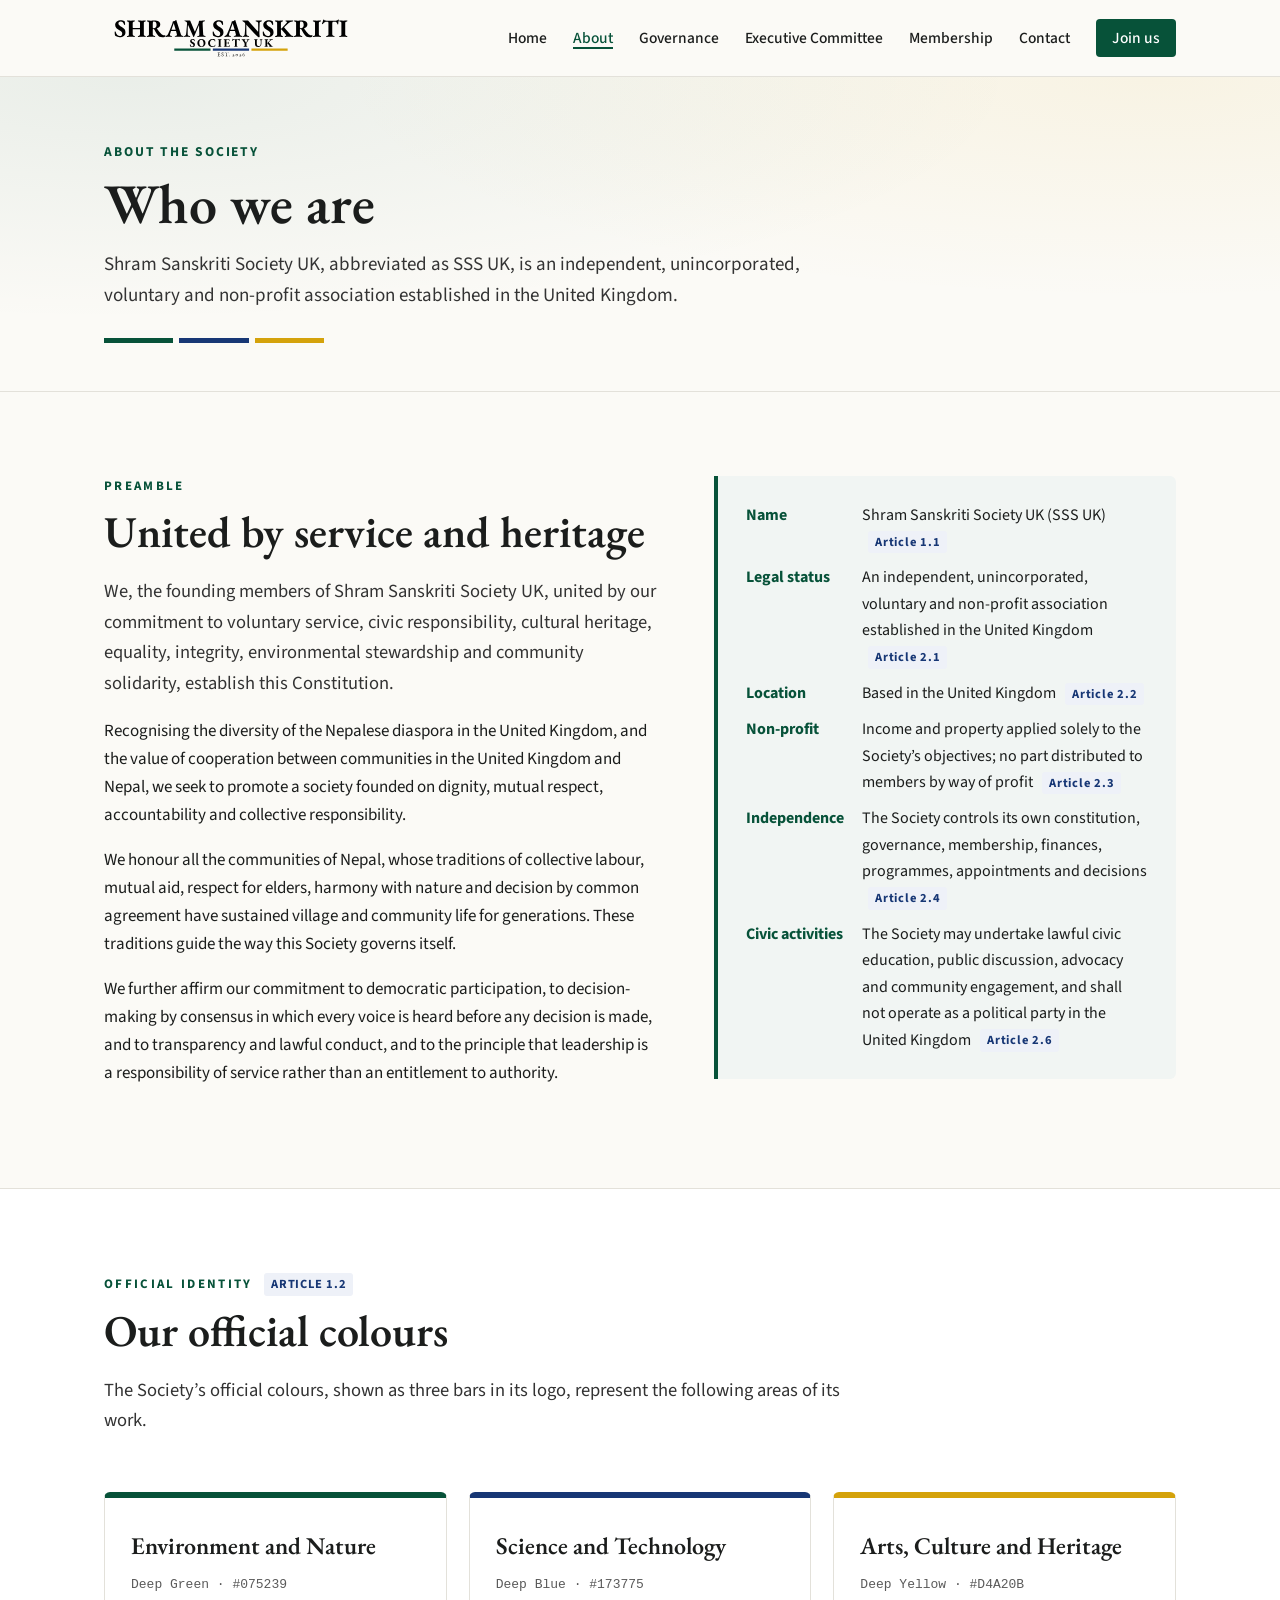
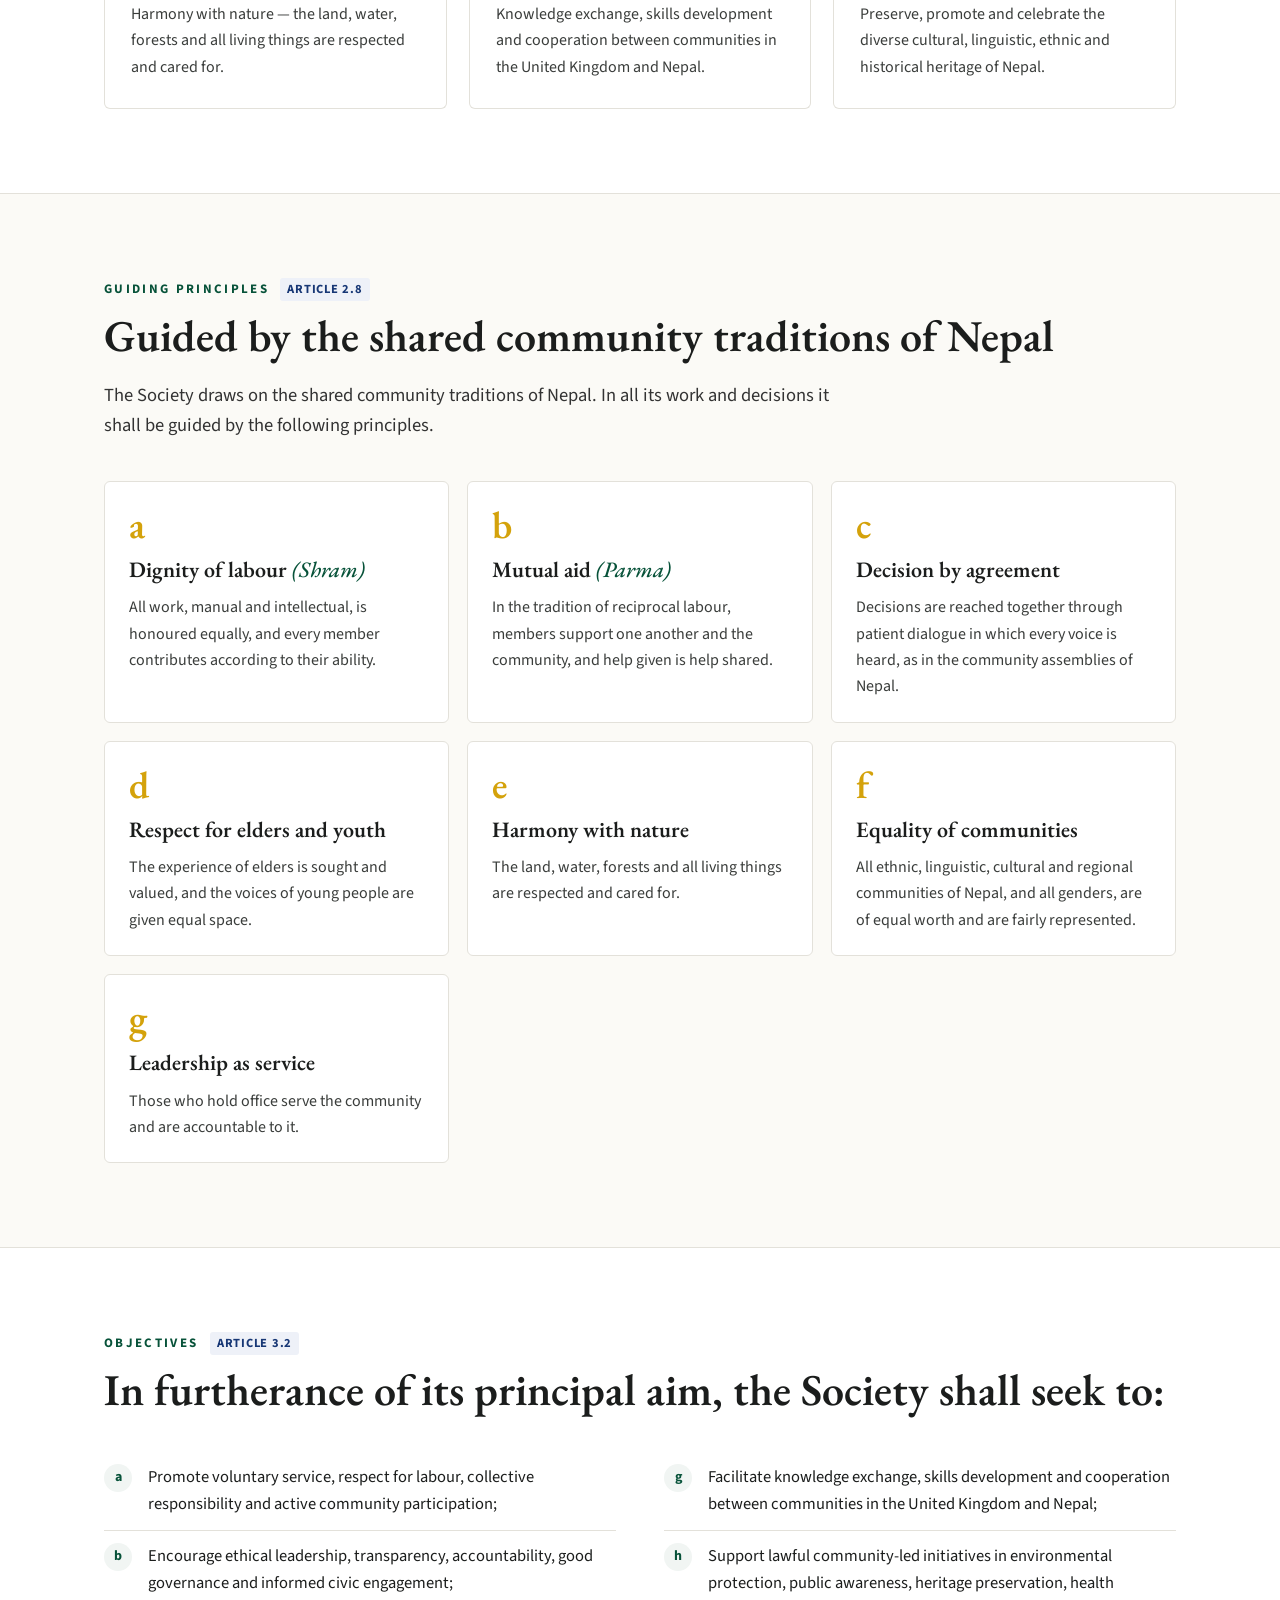
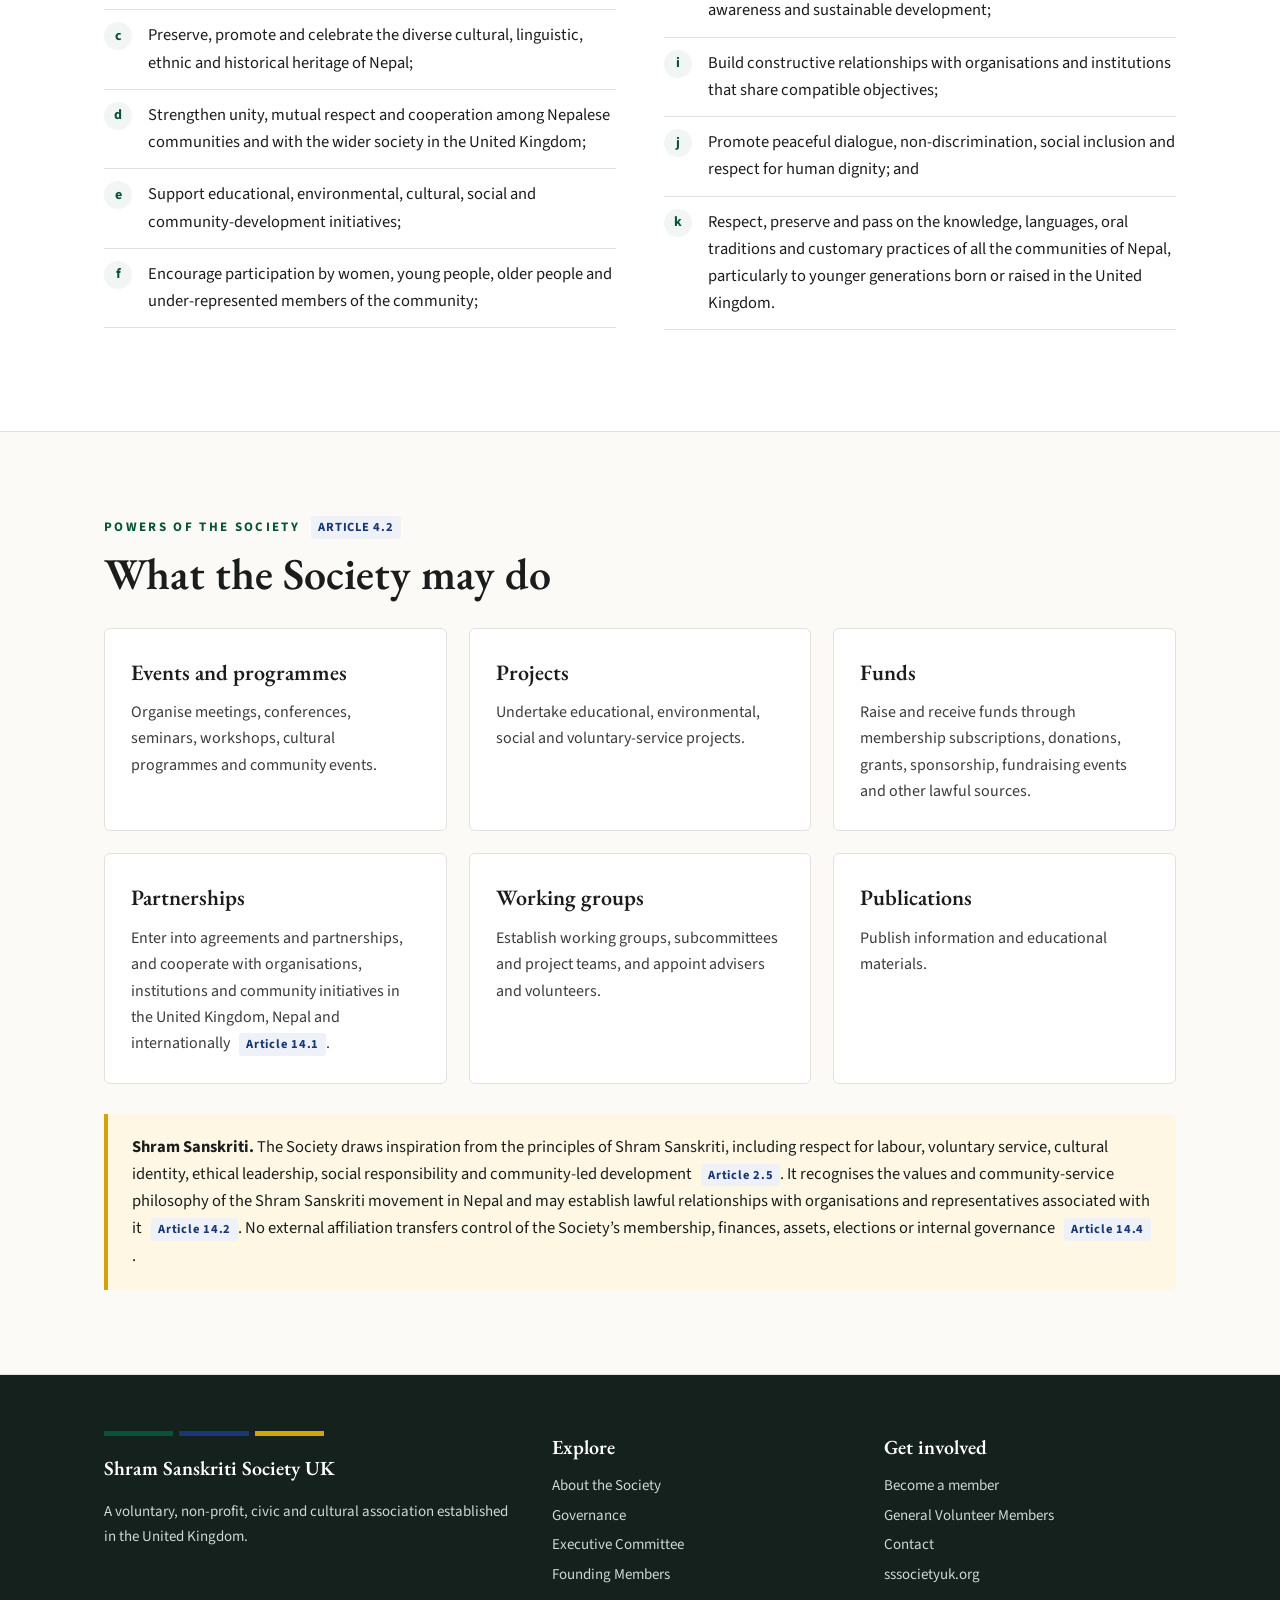
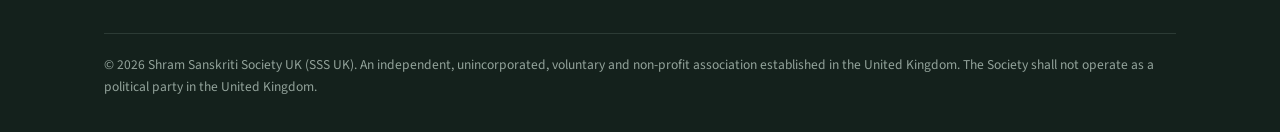
==== about.html @ 6bd93c16 "Add files via upload" ====
<!DOCTYPE html>
<html lang="en-GB">
<head>
<meta charset="utf-8">
<meta name="viewport" content="width=device-width, initial-scale=1">
<title>About · Shram Sanskriti Society UK</title>
<meta name="description" content="Preamble, aims and objectives, Guiding Principles, legal status and character of Shram Sanskriti Society UK.">
<link rel="icon" href="favicon.svg" type="image/svg+xml">
<link rel="preconnect" href="https://fonts.googleapis.com">
<link rel="preconnect" href="https://fonts.gstatic.com" crossorigin>
<link href="https://fonts.googleapis.com/css2?family=EB+Garamond:ital,wght@0,400;0,500;0,600;0,700;1,400&family=Source+Sans+3:wght@400;500;600;700&display=swap" rel="stylesheet">
<link rel="stylesheet" href="styles.css">
</head>
<body>
<header class="top">
  <div class="wrap nav">
    <a class="brand" href="index.html"><img src="logo.svg" alt="Shram Sanskriti Society UK — home" width="254" height="56"></a>
    <button class="menu-btn" aria-expanded="false" aria-controls="navlist">Menu</button>
    <ul id="navlist"><li><a href="index.html">Home</a></li><li><a href="about.html" class="active">About</a></li><li><a href="governance.html">Governance</a></li><li><a href="committee.html">Executive Committee</a></li><li><a href="membership.html">Membership</a></li><li><a href="contact.html">Contact</a></li><li><a class="join-btn" href="membership.html#join">Join us</a></li></ul>
  </div>
</header>
<main id="main">

<div class="page-hero"><div class="wrap"><div class="crumb">About the Society</div><h1>Who we are</h1><p>Shram Sanskriti Society UK, abbreviated as SSS UK, is an independent, unincorporated, voluntary and non-profit association established in the United Kingdom.</p><div class="bars"><i></i><i></i><i></i></div></div></div>

<section>
  <div class="wrap">
    <div class="about-grid">
      <div>
        <p class="eyebrow">Preamble</p>
        <h2>United by service and heritage</h2>
        <p class="intro">We, the founding members of Shram Sanskriti Society UK, united by our commitment to voluntary service, civic responsibility, cultural heritage, equality, integrity, environmental stewardship and community solidarity, establish this Constitution.</p>
        <p>Recognising the diversity of the Nepalese diaspora in the United Kingdom, and the value of cooperation between communities in the United Kingdom and Nepal, we seek to promote a society founded on dignity, mutual respect, accountability and collective responsibility.</p>
        <p>We honour all the communities of Nepal, whose traditions of collective labour, mutual aid, respect for elders, harmony with nature and decision by common agreement have sustained village and community life for generations. These traditions guide the way this Society governs itself.</p>
        <p>We further affirm our commitment to democratic participation, to decision-making by consensus in which every voice is heard before any decision is made, and to transparency and lawful conduct, and to the principle that leadership is a responsibility of service rather than an entitlement to authority.</p>
      </div>
      <aside class="facts">
        <dl>
          <dt>Name</dt><dd>Shram Sanskriti Society UK (SSS UK) <span class="ref">Article 1.1</span></dd>
          <dt>Legal status</dt><dd>An independent, unincorporated, voluntary and non-profit association established in the United Kingdom <span class="ref">Article 2.1</span></dd>
          <dt>Location</dt><dd>Based in the United Kingdom <span class="ref">Article 2.2</span></dd>
          <dt>Non-profit</dt><dd>Income and property applied solely to the Society’s objectives; no part distributed to members by way of profit <span class="ref">Article 2.3</span></dd>
          <dt>Independence</dt><dd>The Society controls its own constitution, governance, membership, finances, programmes, appointments and decisions <span class="ref">Article 2.4</span></dd>
          <dt>Civic activities</dt><dd>The Society may undertake lawful civic education, public discussion, advocacy and community engagement, and shall not operate as a political party in the United Kingdom <span class="ref">Article 2.6</span></dd>
        </dl>
      </aside>
    </div>
  </div>
</section>

<section class="alt">
  <div class="wrap">
    <p class="eyebrow">Official identity <span class="ref">Article 1.2</span></p>
    <h2>Our official colours</h2>
    <p class="intro">The Society’s official colours, shown as three bars in its logo, represent the following areas of its work.</p>
    <div class="pillars">
  <div class="pillar g"><h3>Environment and Nature</h3><div class="hex">Deep Green · #075239</div><p>Harmony with nature — the land, water, forests and all living things are respected and cared for.</p></div>
  <div class="pillar b"><h3>Science and Technology</h3><div class="hex">Deep Blue · #173775</div><p>Knowledge exchange, skills development and cooperation between communities in the United Kingdom and Nepal.</p></div>
  <div class="pillar y"><h3>Arts, Culture and Heritage</h3><div class="hex">Deep Yellow · #D4A20B</div><p>Preserve, promote and celebrate the diverse cultural, linguistic, ethnic and historical heritage of Nepal.</p></div>
</div>
  </div>
</section>

<section id="principles">
  <div class="wrap">
    <p class="eyebrow">Guiding Principles <span class="ref">Article 2.8</span></p>
    <h2>Guided by the shared community traditions of Nepal</h2>
    <p class="intro">The Society draws on the shared community traditions of Nepal. In all its work and decisions it shall be guided by the following principles.</p>
    <div class="principles"><div class="principle"><div class="n">a</div><h3>Dignity of labour <em>(Shram)</em></h3><p>All work, manual and intellectual, is honoured equally, and every member contributes according to their ability.</p></div><div class="principle"><div class="n">b</div><h3>Mutual aid <em>(Parma)</em></h3><p>In the tradition of reciprocal labour, members support one another and the community, and help given is help shared.</p></div><div class="principle"><div class="n">c</div><h3>Decision by agreement</h3><p>Decisions are reached together through patient dialogue in which every voice is heard, as in the community assemblies of Nepal.</p></div><div class="principle"><div class="n">d</div><h3>Respect for elders and youth</h3><p>The experience of elders is sought and valued, and the voices of young people are given equal space.</p></div><div class="principle"><div class="n">e</div><h3>Harmony with nature</h3><p>The land, water, forests and all living things are respected and cared for.</p></div><div class="principle"><div class="n">f</div><h3>Equality of communities</h3><p>All ethnic, linguistic, cultural and regional communities of Nepal, and all genders, are of equal worth and are fairly represented.</p></div><div class="principle"><div class="n">g</div><h3>Leadership as service</h3><p>Those who hold office serve the community and are accountable to it.</p></div></div>
  </div>
</section>

<section class="alt" id="objectives">
  <div class="wrap">
    <p class="eyebrow">Objectives <span class="ref">Article 3.2</span></p>
    <h2>In furtherance of its principal aim, the Society shall seek to:</h2>
    <ul class="objectives"><li>Promote voluntary service, respect for labour, collective responsibility and active community participation;</li><li>Encourage ethical leadership, transparency, accountability, good governance and informed civic engagement;</li><li>Preserve, promote and celebrate the diverse cultural, linguistic, ethnic and historical heritage of Nepal;</li><li>Strengthen unity, mutual respect and cooperation among Nepalese communities and with the wider society in the United Kingdom;</li><li>Support educational, environmental, cultural, social and community-development initiatives;</li><li>Encourage participation by women, young people, older people and under-represented members of the community;</li><li>Facilitate knowledge exchange, skills development and cooperation between communities in the United Kingdom and Nepal;</li><li>Support lawful community-led initiatives in environmental protection, public awareness, heritage preservation, health awareness and sustainable development;</li><li>Build constructive relationships with organisations and institutions that share compatible objectives;</li><li>Promote peaceful dialogue, non-discrimination, social inclusion and respect for human dignity; and</li><li>Respect, preserve and pass on the knowledge, languages, oral traditions and customary practices of all the communities of Nepal, particularly to younger generations born or raised in the United Kingdom.</li></ul>
  </div>
</section>

<section>
  <div class="wrap">
    <p class="eyebrow">Powers of the Society <span class="ref">Article 4.2</span></p>
    <h2>What the Society may do</h2>
    <div class="three" style="margin-top:28px">
      <div class="card"><h3>Events and programmes</h3><p>Organise meetings, conferences, seminars, workshops, cultural programmes and community events.</p></div>
      <div class="card"><h3>Projects</h3><p>Undertake educational, environmental, social and voluntary-service projects.</p></div>
      <div class="card"><h3>Funds</h3><p>Raise and receive funds through membership subscriptions, donations, grants, sponsorship, fundraising events and other lawful sources.</p></div>
      <div class="card"><h3>Partnerships</h3><p>Enter into agreements and partnerships, and cooperate with organisations, institutions and community initiatives in the United Kingdom, Nepal and internationally <span class="ref">Article 14.1</span>.</p></div>
      <div class="card"><h3>Working groups</h3><p>Establish working groups, subcommittees and project teams, and appoint advisers and volunteers.</p></div>
      <div class="card"><h3>Publications</h3><p>Publish information and educational materials.</p></div>
    </div>
    <div class="callout y"><strong>Shram Sanskriti.</strong> The Society draws inspiration from the principles of Shram Sanskriti, including respect for labour, voluntary service, cultural identity, ethical leadership, social responsibility and community-led development <span class="ref">Article 2.5</span>. It recognises the values and community-service philosophy of the Shram Sanskriti movement in Nepal and may establish lawful relationships with organisations and representatives associated with it <span class="ref">Article 14.2</span>. No external affiliation transfers control of the Society’s membership, finances, assets, elections or internal governance <span class="ref">Article 14.4</span>.</div>
  </div>
</section>

</main>
<footer>
  <div class="wrap">
    <div class="f-grid">
      <div>
        <div class="bars"><i></i><i></i><i></i></div>
        <h4>Shram Sanskriti Society UK</h4>
        <p>A voluntary, non-profit, civic and cultural association established in the United Kingdom.</p>
      </div>
      <div>
        <h4>Explore</h4>
        <ul>
          <li><a href="about.html">About the Society</a></li>
          <li><a href="governance.html">Governance</a></li>
          <li><a href="committee.html">Executive Committee</a></li>
          <li><a href="founders.html">Founding Members</a></li>
        </ul>
      </div>
      <div>
        <h4>Get involved</h4>
        <ul>
          <li><a href="membership.html#join">Become a member</a></li>
          <li><a href="membership.html#volunteer">General Volunteer Members</a></li>
          <li><a href="contact.html">Contact</a></li>
          <li>sssocietyuk.org</li>
        </ul>
      </div>
    </div>
    <div class="legal">© 2026 Shram Sanskriti Society UK (SSS UK). An independent, unincorporated, voluntary and non-profit association established in the United Kingdom. The Society shall not operate as a political party in the United Kingdom.</div>
  </div>
</footer>
<script src="script.js"></script>
</body>
</html>
---- styles.css ----
:root{
  --green:#075239; --blue:#173775; --yellow:#D4A20B;
  --ink:#1b1d1c; --muted:#5a5a5a; --line:#e3e1da;
  --paper:#fbfaf6; --card:#ffffff; --tint:#f1f5f3;
  --serif:'EB Garamond',Georgia,'Times New Roman',serif;
  --sans:'Source Sans 3',system-ui,-apple-system,'Segoe UI',sans-serif;
}
*{box-sizing:border-box}
html{scroll-behavior:smooth;scroll-padding-top:88px}
body{margin:0;font-family:var(--sans);font-size:17px;line-height:1.65;color:var(--ink);background:var(--paper)}
a{color:var(--blue)}
img{max-width:100%}
.wrap{max-width:1120px;margin:0 auto;padding:0 24px}
.bars{display:flex;gap:6px}
.bars i{display:block;height:5px;flex:1}
.bars i:nth-child(1){background:var(--green)}
.bars i:nth-child(2){background:var(--blue)}
.bars i:nth-child(3){background:var(--yellow)}

/* ---------- Header ---------- */
header.top{position:sticky;top:0;z-index:50;background:rgba(251,250,246,.94);backdrop-filter:blur(8px);border-bottom:1px solid var(--line)}
.nav{display:flex;align-items:center;justify-content:space-between;height:76px}
.brand{display:flex;flex-direction:column;text-decoration:none;color:var(--ink);line-height:1}
.brand b{font-family:var(--serif);font-weight:700;font-size:19px;letter-spacing:.02em}
.brand small{font-family:var(--serif);font-weight:600;font-size:10.5px;letter-spacing:.32em;margin-top:3px}
.brand .bars{margin-top:5px;width:100%;gap:3px}
.brand .bars i{height:3px}
.nav ul{list-style:none;display:flex;gap:26px;margin:0;padding:0}
.nav ul a{text-decoration:none;color:var(--ink);font-weight:500;font-size:15.5px}
.nav ul a:hover{color:var(--green)}
.nav .join-btn{background:var(--green);color:#fff !important;padding:8px 16px;border-radius:4px}
.menu-btn{display:none;background:none;border:1px solid var(--line);border-radius:4px;padding:6px 10px;font:inherit;cursor:pointer}

/* ---------- Hero ---------- */
.hero{padding:88px 0 72px;text-align:center;border-bottom:1px solid var(--line);background:
  radial-gradient(ellipse at 15% 0%,rgba(7,82,57,.07),transparent 55%),
  radial-gradient(ellipse at 85% 10%,rgba(212,162,11,.08),transparent 50%)}
.logo{margin:0 auto;max-width:900px}
.logo img{display:block;width:100%;height:auto}
.brand img{display:block;height:56px;width:auto}
.logo .l1{font-family:var(--serif);font-weight:700;font-size:clamp(40px,7.4vw,84px);letter-spacing:.01em;line-height:1}
.logo .l2{font-family:var(--serif);font-weight:700;font-size:clamp(19px,3.4vw,38px);letter-spacing:.42em;margin:10px 0 14px;padding-left:.42em}
.logo .bars{gap:clamp(5px,1vw,10px);margin:0 auto;width:80%}
.logo .bars i{height:clamp(6px,1vw,10px)}
.logo .est{font-family:var(--serif);letter-spacing:.4em;font-size:clamp(12px,1.4vw,15px);margin-top:12px;padding-left:.4em}
.hero p.lede{font-family:var(--serif);font-size:clamp(20px,2.4vw,25px);max-width:760px;margin:40px auto 0;color:#2c2f2d;font-style:italic}
.hero .cta{margin-top:34px;display:flex;gap:14px;justify-content:center;flex-wrap:wrap}
.btn{display:inline-block;padding:12px 22px;border-radius:4px;text-decoration:none;font-weight:600;font-size:16px}
.btn.primary{background:var(--green);color:#fff}
.btn.ghost{border:1.5px solid var(--ink);color:var(--ink)}
.btn:hover{opacity:.9}

/* ---------- Sections ---------- */
section{padding:84px 0;border-bottom:1px solid var(--line)}
section.alt{background:#fff}
.eyebrow{font-size:13px;font-weight:700;letter-spacing:.18em;text-transform:uppercase;color:var(--green);margin:0 0 10px}
h2{font-family:var(--serif);font-weight:600;font-size:clamp(32px,4vw,44px);line-height:1.15;margin:0 0 18px}
h3{font-family:var(--serif);font-weight:600;font-size:24px;margin:0 0 8px}
h3.sub{margin-top:48px}
.intro{max-width:740px;font-size:18.5px;color:#333}
.muted{color:var(--muted)}

/* about */
.about-grid{display:grid;grid-template-columns:1.2fr 1fr;gap:56px;align-items:start}
.facts{background:var(--tint);border-left:4px solid var(--green);padding:26px 28px;border-radius:0 6px 6px 0}
.facts dl{margin:0;display:grid;grid-template-columns:auto 1fr;gap:10px 18px;font-size:16px}
.facts dt{font-weight:700;color:var(--green)}
.facts dd{margin:0}
.pillars{display:grid;grid-template-columns:repeat(3,1fr);gap:22px;margin-top:56px}
.pillar{background:var(--card);border:1px solid var(--line);border-radius:6px;padding:28px 26px;border-top:6px solid}
.pillar.g{border-top-color:var(--green)} .pillar.b{border-top-color:var(--blue)} .pillar.y{border-top-color:var(--yellow)}
.pillar .hex{font-size:13px;color:var(--muted);font-family:ui-monospace,monospace}
.pillar p{margin:6px 0 0;font-size:16px;color:#3a3d3b}

/* principles */
.principles{display:grid;grid-template-columns:repeat(auto-fit,minmax(300px,1fr));gap:18px;margin-top:40px}
.principle{padding:24px 24px 22px;background:var(--card);border:1px solid var(--line);border-radius:6px;position:relative}
.principle .n{font-family:var(--serif);font-size:38px;line-height:1;color:var(--yellow);font-weight:600}
.principle h3{font-size:22px;margin:8px 0 6px}
.principle h3 em{font-style:italic;color:var(--green);font-weight:500}
.principle p{margin:0;font-size:16px;color:#3a3d3b}

/* objectives */
.objectives{columns:2;column-gap:48px;margin-top:36px;padding:0;list-style:none;counter-reset:o}
.objectives li{break-inside:avoid;padding:12px 0 12px 44px;position:relative;border-bottom:1px solid var(--line);font-size:16.5px}
.objectives li::before{counter-increment:o;content:counter(o,lower-alpha);position:absolute;left:0;top:12px;width:28px;height:28px;border-radius:50%;background:var(--tint);color:var(--green);font-weight:700;display:grid;place-items:center;font-size:14px}

/* committee */
.term{display:inline-flex;gap:10px;align-items:center;background:var(--tint);color:var(--green);font-weight:600;padding:6px 14px;border-radius:30px;font-size:14.5px;margin-bottom:28px}
.officers{display:grid;grid-template-columns:repeat(auto-fill,minmax(320px,1fr));gap:18px}
.officer{display:flex;gap:18px;align-items:flex-start;background:var(--card);border:1px solid var(--line);border-radius:6px;padding:22px}
.officer.lead{grid-column:1/-1;border-left:5px solid var(--green);padding:28px}
.officer.lead .office{font-size:26px}
.avatar{flex:0 0 58px;height:58px;border-radius:50%;display:grid;place-items:center;color:#fff;font-family:var(--serif);font-size:22px;font-weight:600}
.avatar.g{background:var(--green)} .avatar.b{background:var(--blue)} .avatar.y{background:var(--yellow)}
.avatar.empty{background:transparent;border:2px dashed #c9c6bd;color:#b0ada4}
.office{font-family:var(--serif);font-weight:600;font-size:21px;line-height:1.2}
.role{font-size:14.5px;color:var(--muted);margin-top:2px}
.person{margin-top:10px;font-weight:600;font-size:17px}
.person.tba{font-weight:400;font-style:italic;color:#9a978e;font-size:15.5px}
.name-grid{list-style:none;padding:0;margin:20px 0 0;display:grid;grid-template-columns:repeat(auto-fill,minmax(250px,1fr));gap:10px 22px}
.name-grid li{padding:10px 0;border-bottom:1px solid var(--line);font-size:16.5px}
.fm{display:inline-block;min-width:52px;font-size:12.5px;font-weight:700;color:var(--blue);letter-spacing:.04em}
.note{margin-top:40px;font-size:15px;color:var(--muted);border-top:1px solid var(--line);padding-top:18px}

/* journey */
.timeline{list-style:none;margin:40px 0 0;padding:0;position:relative}
.timeline::before{content:"";position:absolute;left:9px;top:6px;bottom:6px;width:2px;background:var(--line)}
.timeline li{position:relative;padding:0 0 34px 46px}
.timeline li::before{content:"";position:absolute;left:0;top:5px;width:20px;height:20px;border-radius:50%;background:#fff;border:4px solid var(--green)}
.timeline li:nth-child(2)::before{border-color:var(--blue)}
.timeline li:nth-child(3)::before{border-color:var(--yellow)}
.timeline .date{font-weight:700;color:var(--green);font-size:15px;letter-spacing:.04em;text-transform:uppercase}
.timeline h3{margin:4px 0 4px;font-size:23px}
.timeline p{margin:0;color:#3a3d3b;max-width:680px}

/* constitution */
.const-layout{display:grid;grid-template-columns:270px 1fr;gap:44px;margin-top:36px;align-items:start}
.toc{position:sticky;top:96px;max-height:calc(100vh - 100px);overflow:auto;font-size:14.5px;padding-right:6px}
.toc h4{margin:0 0 10px;font-size:13px;letter-spacing:.16em;text-transform:uppercase;color:var(--muted)}
.toc ol{list-style:none;margin:0;padding:0}
.toc a{display:block;text-decoration:none;color:var(--ink);padding:5px 0;border-bottom:1px dotted var(--line);line-height:1.35}
.toc a span{display:block;font-size:11.5px;font-weight:700;color:var(--green);letter-spacing:.06em;text-transform:uppercase}
.toc a:hover{color:var(--green)}
.const-tools{display:flex;gap:10px;flex-wrap:wrap;margin-bottom:18px;align-items:center}
.const-tools input{flex:1;min-width:220px;padding:10px 14px;border:1px solid var(--line);border-radius:4px;font:inherit;font-size:15.5px;background:#fff}
.const-tools button{padding:10px 14px;border:1px solid var(--line);background:#fff;border-radius:4px;font:inherit;font-size:14.5px;cursor:pointer}
.const-tools button:hover{border-color:var(--green);color:var(--green)}
.status{font-size:14.5px;color:var(--muted);margin:0 0 18px}
details.article{background:var(--card);border:1px solid var(--line);border-radius:6px;margin-bottom:10px}
details.article summary{list-style:none;cursor:pointer;padding:16px 22px;display:flex;flex-direction:column}
details.article summary::-webkit-details-marker{display:none}
details.article summary:hover{background:#fcfbf8}
.art-no{font-size:12.5px;font-weight:700;letter-spacing:.14em;text-transform:uppercase;color:var(--green)}
.art-title{font-family:var(--serif);font-size:23px;font-weight:600;line-height:1.25;padding-right:30px;position:relative}
details.article summary .art-title::after{content:"+";position:absolute;right:0;top:-2px;color:var(--muted);font-family:var(--sans);font-weight:400}
details.article[open] summary .art-title::after{content:"–"}
details.article[open] summary{border-bottom:1px solid var(--line)}
.art-body{padding:6px 26px 22px}
.art-body p{margin:8px 0}
.clause{font-family:var(--sans);font-size:16.5px;font-weight:700;margin:22px 0 4px}
.clause span{color:var(--blue);margin-right:12px}
.art-body ol{margin:6px 0 10px;padding-left:2.2em}
.art-body ol li{margin:4px 0;padding-left:4px}
.art-body ol li::marker{content:"(" counter(list-item, lower-alpha) ")  ";color:var(--muted)}
.ctable{border-collapse:collapse;margin:14px 0;font-size:15.5px;width:100%}
.ctable th,.ctable td{text-align:left;padding:8px 12px;border-bottom:1px solid var(--line);vertical-align:top}
.ctable th{background:var(--tint);color:var(--green)}
.sw{display:inline-block;width:28px;height:10px}
.sw.g{background:var(--green)} .sw.b{background:var(--blue)} .sw.y{background:var(--yellow)}
mark{background:#fbe9a9;padding:0 1px}
.hidden{display:none !important}

/* join */
.join-grid{display:grid;grid-template-columns:1fr 1fr;gap:28px;margin-top:36px}
.join-card{background:var(--card);border:1px solid var(--line);border-radius:6px;padding:30px}
.price{font-family:var(--serif);font-size:58px;font-weight:600;line-height:1;color:var(--green)}
.price small{font-size:20px;color:var(--muted);font-weight:400}
.join-card ul{padding-left:20px;margin:16px 0 0}
.join-card li{margin:6px 0}

/* footer */
footer{background:#14211c;color:#cfd8d3;padding:56px 0 34px;font-size:15px}
footer .f-grid{display:grid;grid-template-columns:1.4fr 1fr 1fr;gap:40px}
footer h4{color:#fff;font-family:var(--serif);font-size:20px;margin:0 0 10px;font-weight:600}
footer a{color:#cfd8d3;text-decoration:none}
footer a:hover{color:#fff}
footer ul{list-style:none;padding:0;margin:0}
footer li{margin:5px 0}
footer .legal{border-top:1px solid #2c3b35;margin-top:40px;padding-top:20px;font-size:13.5px;color:#93a39b}
footer .bars{max-width:220px;margin-bottom:16px}

/* ---------- Responsive ---------- */
@media (max-width:900px){
  .about-grid,.join-grid,.const-layout{grid-template-columns:1fr}
  .pillars{grid-template-columns:1fr}
  .objectives{columns:1}
  .toc{position:static;max-height:none;border:1px solid var(--line);border-radius:6px;padding:16px;background:#fff}
  footer .f-grid{grid-template-columns:1fr}
  .menu-btn{display:block}
  .nav ul{display:none;position:absolute;top:76px;left:0;right:0;background:var(--paper);flex-direction:column;gap:0;border-bottom:1px solid var(--line);padding:8px 24px 16px}
  .nav ul.open{display:flex}
  .nav ul li a{display:block;padding:10px 0}
  .nav .join-btn{display:inline-block;margin-top:6px}
  section{padding:64px 0}
}
@media print{
  header.top,.hero .cta,.const-tools,.toc,footer,.menu-btn{display:none !important}
  details.article{break-inside:auto;border:none}
  section{padding:24px 0}
}

/* ---------- Multi-page additions ---------- */
.nav ul a.active{color:var(--green);box-shadow:inset 0 -2px 0 var(--green)}
.nav ul a.join-btn.active{box-shadow:none}
.page-hero{padding:64px 0 48px;border-bottom:1px solid var(--line);background:
  radial-gradient(ellipse at 10% 0%,rgba(7,82,57,.07),transparent 55%),
  radial-gradient(ellipse at 90% 0%,rgba(212,162,11,.08),transparent 50%)}
.page-hero h1{font-family:var(--serif);font-weight:600;font-size:clamp(38px,5vw,56px);line-height:1.1;margin:0 0 14px}
.page-hero p{font-size:19px;max-width:760px;color:#333;margin:0}
.page-hero .bars{max-width:220px;margin-top:26px}
.crumb{font-size:13.5px;letter-spacing:.14em;text-transform:uppercase;font-weight:700;color:var(--green);margin-bottom:10px}
.ref{display:inline-block;font-family:var(--sans);font-size:12.5px;font-weight:700;letter-spacing:.06em;color:var(--blue);background:#eef1f8;border-radius:3px;padding:1px 7px;margin-left:6px;vertical-align:middle;text-decoration:none}
.two{display:grid;grid-template-columns:1fr 1fr;gap:28px}
.three{display:grid;grid-template-columns:repeat(3,1fr);gap:22px}
.card{background:var(--card);border:1px solid var(--line);border-radius:6px;padding:26px}
.card h3{font-size:22px}
.card p{margin:6px 0 0;font-size:16px;color:#3a3d3b}
.card ul{margin:10px 0 0;padding-left:20px;font-size:16px}
.card li{margin:5px 0}
a.card{text-decoration:none;color:inherit;display:block;transition:border-color .15s, transform .15s}
a.card:hover{border-color:var(--green);transform:translateY(-2px)}
a.card .more{display:inline-block;margin-top:14px;color:var(--green);font-weight:600;font-size:15px}
.quote{font-family:var(--serif);font-size:clamp(21px,2.4vw,26px);line-height:1.5;font-style:italic;border-left:4px solid var(--yellow);padding:6px 0 6px 26px;margin:0;max-width:860px;color:#2a2d2b}
.quote cite{display:block;font-style:normal;font-family:var(--sans);font-size:14px;color:var(--muted);margin-top:12px}
.stat-row{display:grid;grid-template-columns:repeat(4,1fr);gap:18px;margin-top:40px}
.stat{background:var(--card);border:1px solid var(--line);border-radius:6px;padding:22px}
.stat b{display:block;font-family:var(--serif);font-size:40px;line-height:1;color:var(--green);font-weight:600}
.stat span{font-size:15px;color:var(--muted)}
/* structure diagram */
.org{display:flex;flex-direction:column;align-items:center;gap:0;margin-top:36px}
.org .box{background:var(--card);border:1px solid var(--line);border-radius:6px;padding:18px 24px;text-align:center;max-width:520px;width:100%}
.org .box b{display:block;font-family:var(--serif);font-size:22px}
.org .box span{font-size:14.5px;color:var(--muted)}
.org .box.top{border-top:5px solid var(--green)}
.org .box.mid{border-top:5px solid var(--blue)}
.org .line{width:2px;height:28px;background:#cfccc3}
.org .row{display:grid;grid-template-columns:repeat(3,1fr);gap:16px;width:100%;max-width:900px;position:relative;padding-top:28px}
.org .row::before{content:"";position:absolute;top:0;left:16.6%;right:16.6%;height:2px;background:#cfccc3}
.org .row .box{border-top:5px solid var(--yellow);position:relative}
.org .row .box::before{content:"";position:absolute;top:-33px;left:50%;width:2px;height:28px;background:#cfccc3}
/* consensus steps */
.steps{counter-reset:s;list-style:none;padding:0;margin:30px 0 0;display:grid;grid-template-columns:repeat(auto-fill,minmax(250px,1fr));gap:16px}
.steps li{background:var(--card);border:1px solid var(--line);border-radius:6px;padding:20px 20px 18px 20px;position:relative}
.steps li::before{counter-increment:s;content:counter(s);display:grid;place-items:center;width:32px;height:32px;border-radius:50%;background:var(--green);color:#fff;font-weight:700;margin-bottom:10px}
.steps li.last::before{background:var(--yellow)}
.steps b{display:block;font-size:17px;margin-bottom:4px}
.steps span{font-size:15.5px;color:#3a3d3b}
.roles{display:grid;grid-template-columns:repeat(auto-fill,minmax(320px,1fr));gap:18px;margin-top:28px}
.roles .card h3{font-size:20px;margin-bottom:2px}
.roles .card .role{margin-bottom:6px}
.callout{background:var(--tint);border-left:4px solid var(--green);padding:20px 24px;border-radius:0 6px 6px 0;margin-top:30px;font-size:16.5px}
.callout.y{background:#fdf7e4;border-left-color:var(--yellow)}
/* forms */
form.f{display:grid;gap:14px}
form.f label{font-weight:600;font-size:15px;display:grid;gap:6px}
form.f input,form.f select,form.f textarea{font:inherit;font-size:16px;padding:11px 13px;border:1px solid #d6d3ca;border-radius:4px;background:#fff;font-weight:400}
form.f textarea{min-height:130px;resize:vertical}
form.f .chk{display:flex;gap:10px;align-items:flex-start;font-weight:400}
form.f .chk input{margin-top:5px}
form.f button{justify-self:start;background:var(--green);color:#fff;border:0;border-radius:4px;padding:12px 22px;font:inherit;font-weight:600;cursor:pointer}
.form-msg{display:none;background:var(--tint);border-left:4px solid var(--green);padding:14px 18px;border-radius:0 4px 4px 0}
.hp{position:absolute;left:-9999px}
@media (max-width:900px){
  .two,.three,.stat-row{grid-template-columns:1fr}
  .org .row{grid-template-columns:1fr;padding-top:0;margin-top:16px}
  .org .row::before,.org .row .box::before{display:none}
  .nav ul a.active{box-shadow:none}
}
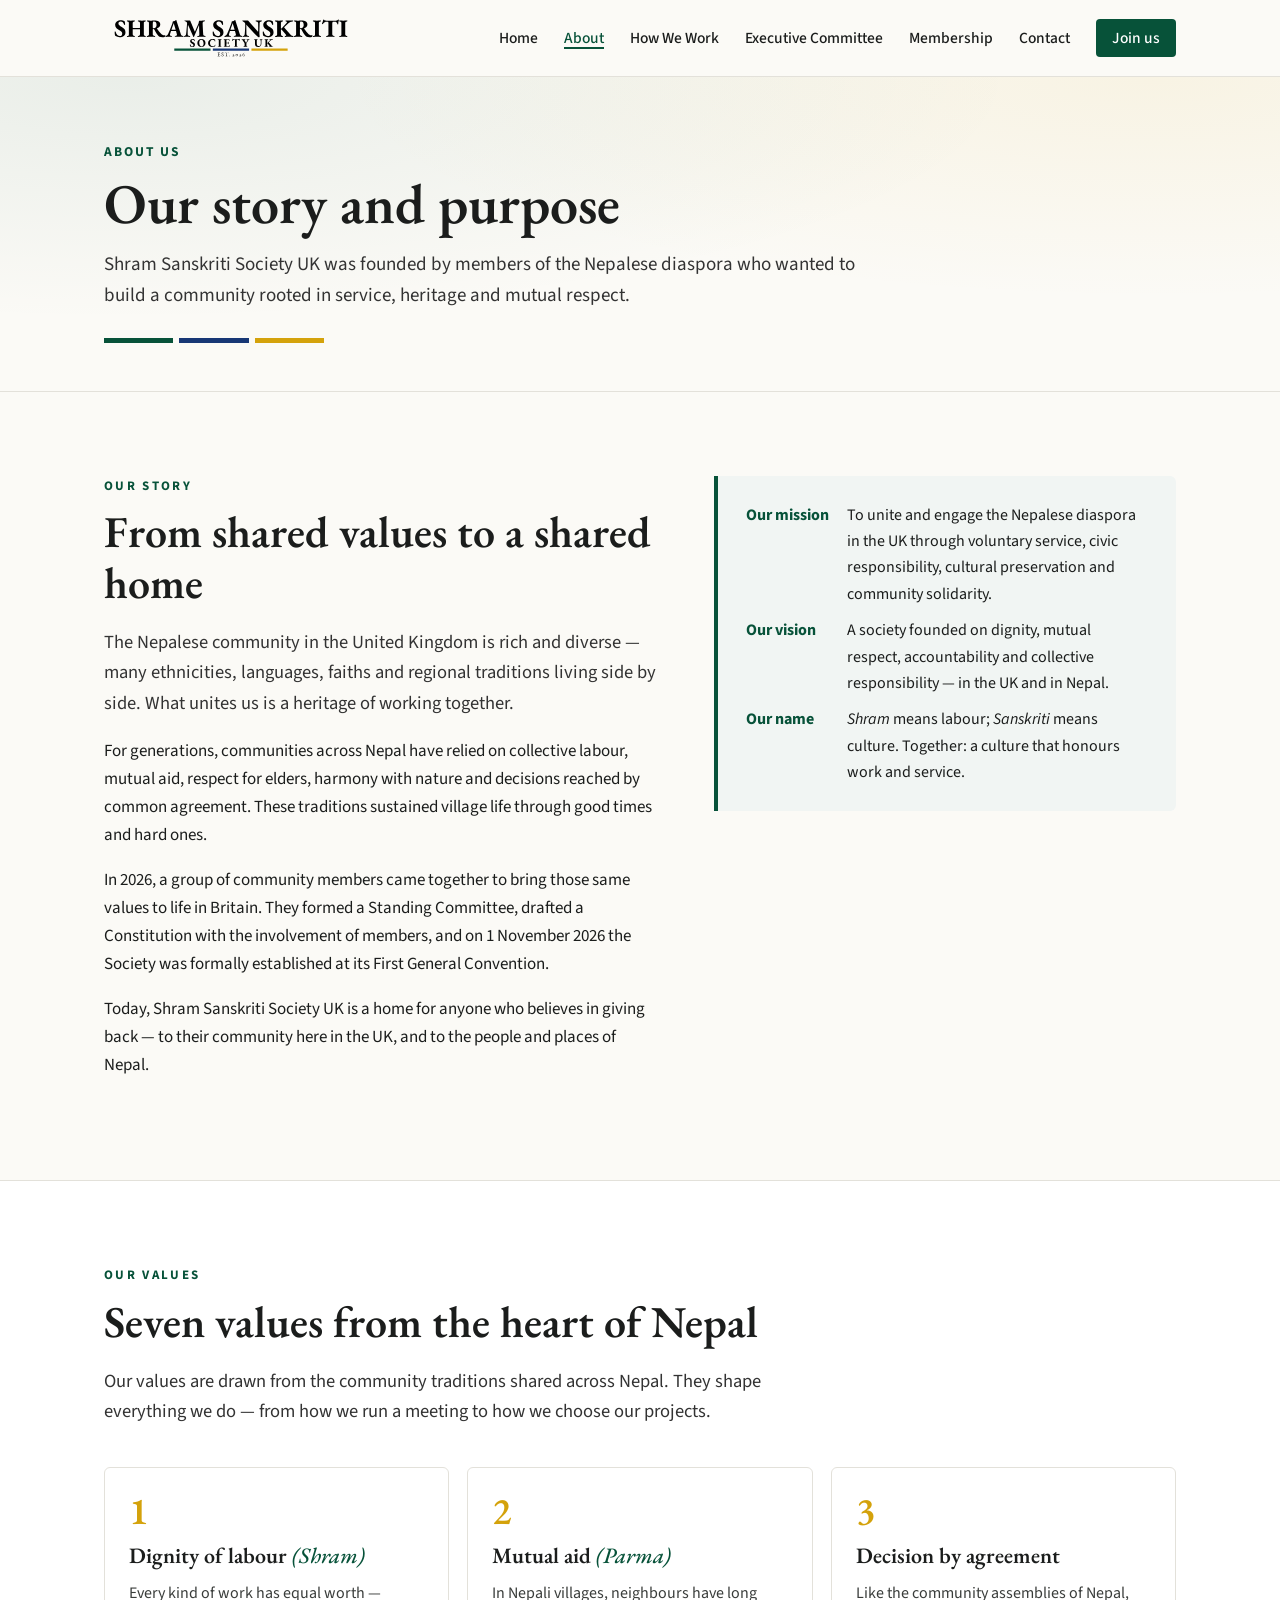
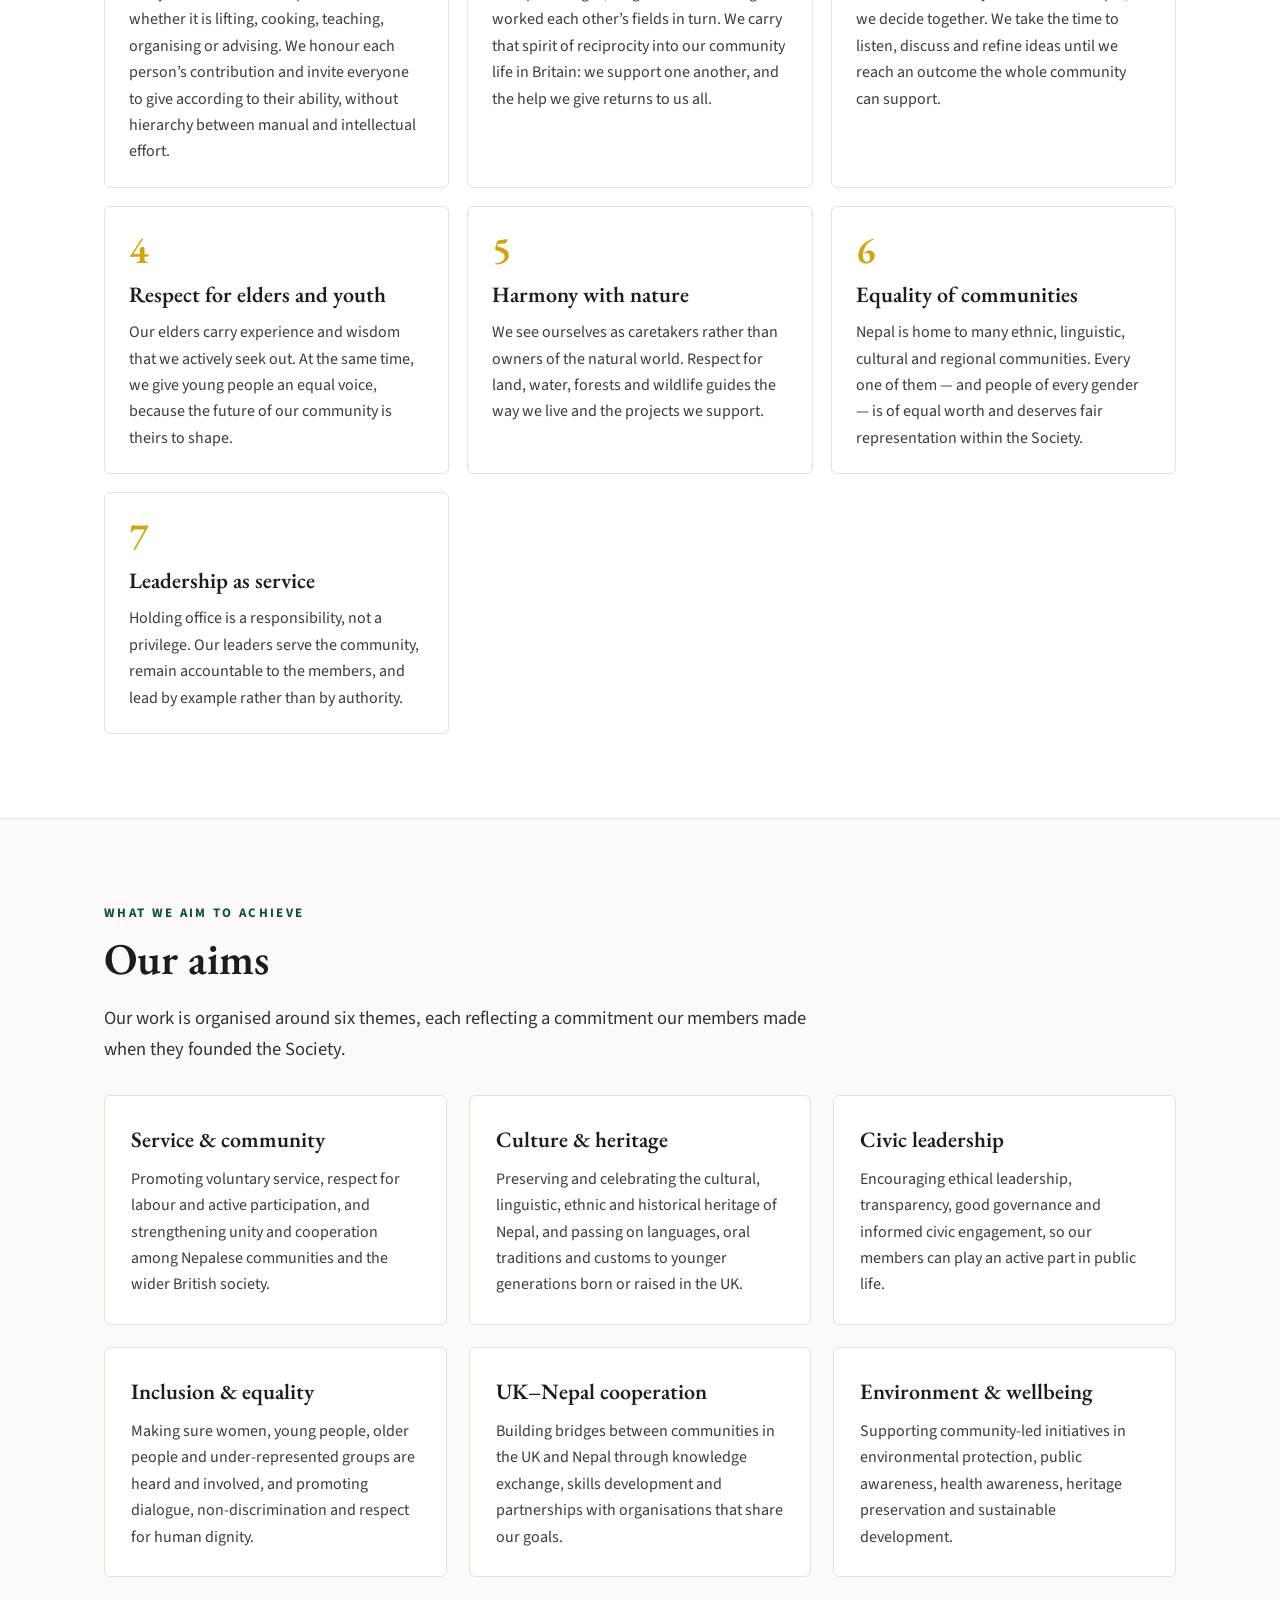
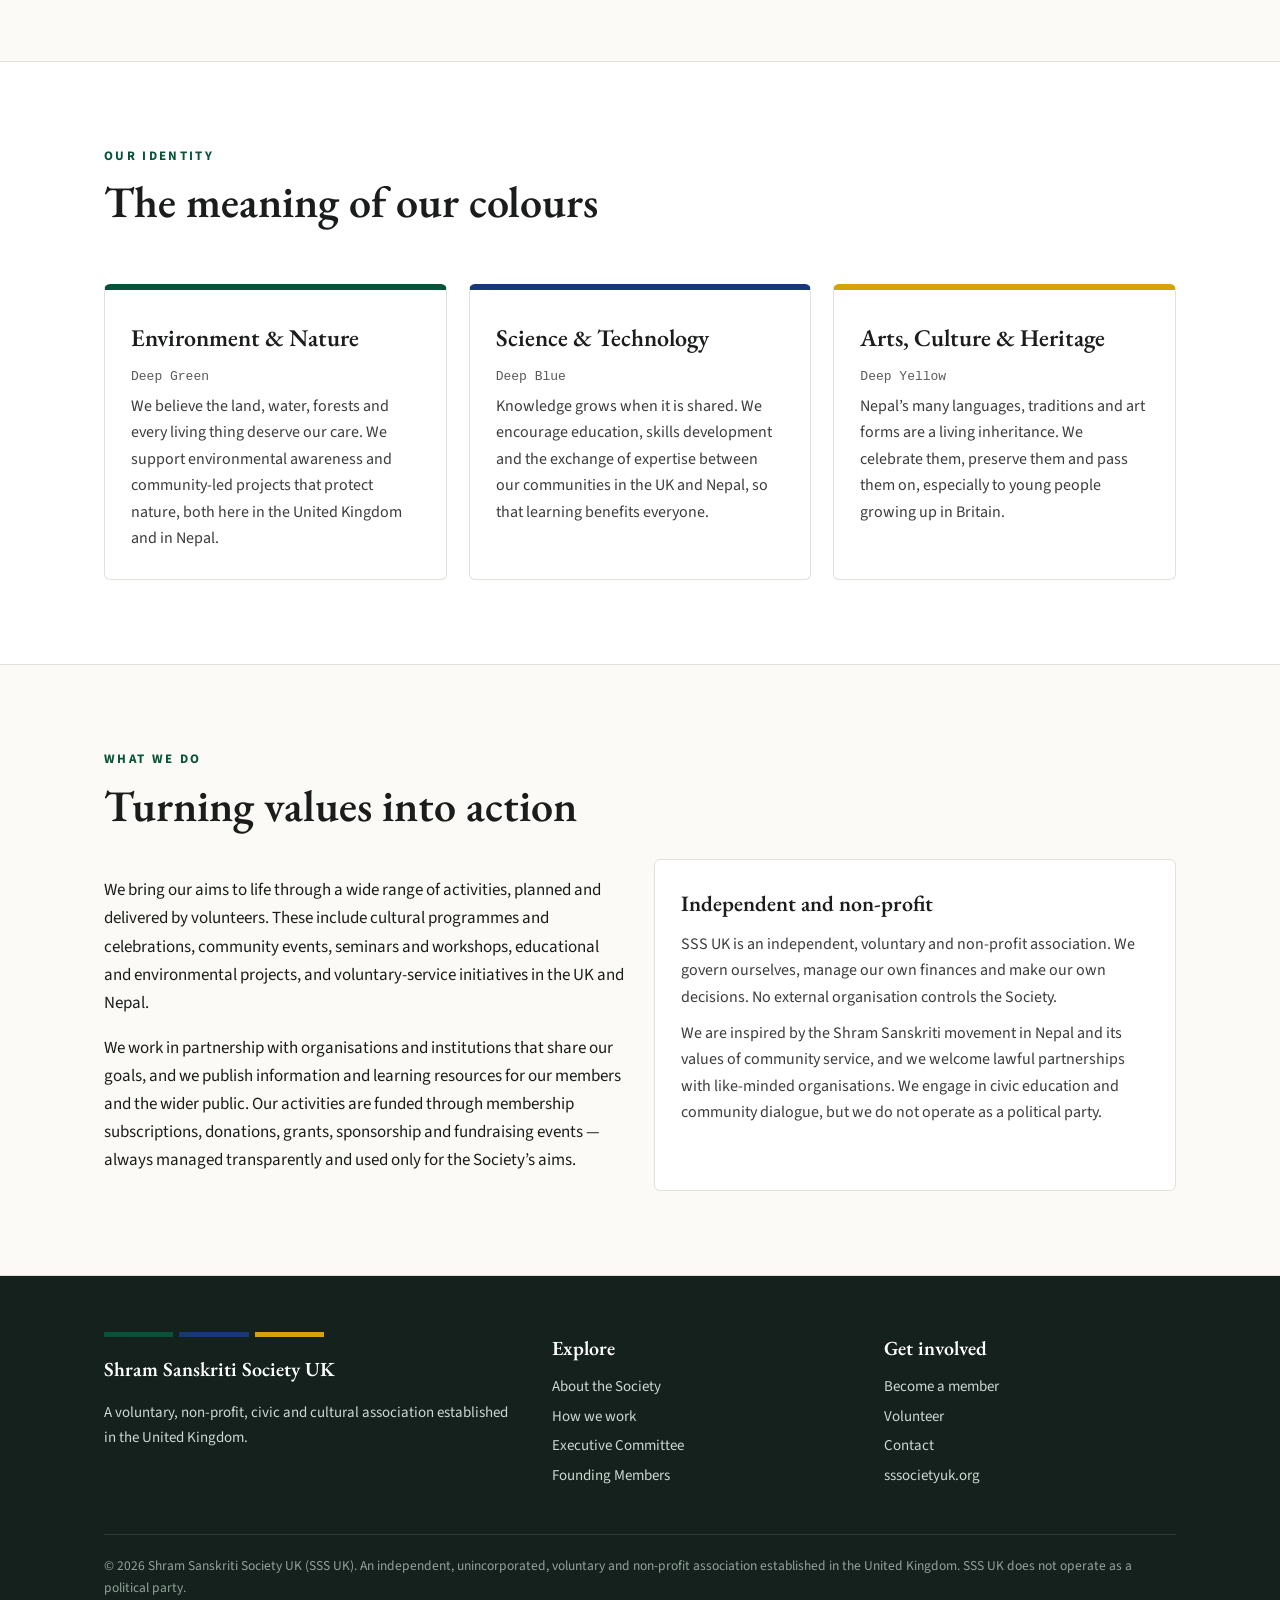
==== commit de6faa2b: "Add files via upload" ====
--- a/about.html
+++ b/about.html
@@ -3,8 +3,8 @@
 <head>
 <meta charset="utf-8">
 <meta name="viewport" content="width=device-width, initial-scale=1">
-<title>About · Shram Sanskriti Society UK</title>
-<meta name="description" content="Preamble, aims and objectives, Guiding Principles, legal status and character of Shram Sanskriti Society UK.">
+<title>About Us · Shram Sanskriti Society UK</title>
+<meta name="description" content="The story, mission, values and aims of Shram Sanskriti Society UK.">
 <link rel="icon" href="favicon.svg" type="image/svg+xml">
 <link rel="preconnect" href="https://fonts.googleapis.com">
 <link rel="preconnect" href="https://fonts.gstatic.com" crossorigin>
@@ -16,81 +16,87 @@
   <div class="wrap nav">
     <a class="brand" href="index.html"><img src="logo.svg" alt="Shram Sanskriti Society UK — home" width="254" height="56"></a>
     <button class="menu-btn" aria-expanded="false" aria-controls="navlist">Menu</button>
-    <ul id="navlist"><li><a href="index.html">Home</a></li><li><a href="about.html" class="active">About</a></li><li><a href="governance.html">Governance</a></li><li><a href="committee.html">Executive Committee</a></li><li><a href="membership.html">Membership</a></li><li><a href="contact.html">Contact</a></li><li><a class="join-btn" href="membership.html#join">Join us</a></li></ul>
+    <ul id="navlist"><li><a href="index.html">Home</a></li><li><a href="about.html" class="active">About</a></li><li><a href="governance.html">How We Work</a></li><li><a href="committee.html">Executive Committee</a></li><li><a href="membership.html">Membership</a></li><li><a href="contact.html">Contact</a></li><li><a class="join-btn" href="membership.html#join">Join us</a></li></ul>
   </div>
 </header>
 <main id="main">
 
-<div class="page-hero"><div class="wrap"><div class="crumb">About the Society</div><h1>Who we are</h1><p>Shram Sanskriti Society UK, abbreviated as SSS UK, is an independent, unincorporated, voluntary and non-profit association established in the United Kingdom.</p><div class="bars"><i></i><i></i><i></i></div></div></div>
+<div class="page-hero"><div class="wrap"><div class="crumb">About us</div><h1>Our story and purpose</h1><p>Shram Sanskriti Society UK was founded by members of the Nepalese diaspora who wanted to build a community rooted in service, heritage and mutual respect.</p><div class="bars"><i></i><i></i><i></i></div></div></div>
 
 <section>
   <div class="wrap">
     <div class="about-grid">
       <div>
-        <p class="eyebrow">Preamble</p>
-        <h2>United by service and heritage</h2>
-        <p class="intro">We, the founding members of Shram Sanskriti Society UK, united by our commitment to voluntary service, civic responsibility, cultural heritage, equality, integrity, environmental stewardship and community solidarity, establish this Constitution.</p>
-        <p>Recognising the diversity of the Nepalese diaspora in the United Kingdom, and the value of cooperation between communities in the United Kingdom and Nepal, we seek to promote a society founded on dignity, mutual respect, accountability and collective responsibility.</p>
-        <p>We honour all the communities of Nepal, whose traditions of collective labour, mutual aid, respect for elders, harmony with nature and decision by common agreement have sustained village and community life for generations. These traditions guide the way this Society governs itself.</p>
-        <p>We further affirm our commitment to democratic participation, to decision-making by consensus in which every voice is heard before any decision is made, and to transparency and lawful conduct, and to the principle that leadership is a responsibility of service rather than an entitlement to authority.</p>
+        <p class="eyebrow">Our story</p>
+        <h2>From shared values to a shared home</h2>
+        <p class="intro">The Nepalese community in the United Kingdom is rich and diverse — many ethnicities, languages, faiths and regional traditions living side by side. What unites us is a heritage of working together.</p>
+        <p>For generations, communities across Nepal have relied on collective labour, mutual aid, respect for elders, harmony with nature and decisions reached by common agreement. These traditions sustained village life through good times and hard ones.</p>
+        <p>In 2026, a group of community members came together to bring those same values to life in Britain. They formed a Standing Committee, drafted a Constitution with the involvement of members, and on 1 November 2026 the Society was formally established at its First General Convention.</p>
+        <p>Today, Shram Sanskriti Society UK is a home for anyone who believes in giving back — to their community here in the UK, and to the people and places of Nepal.</p>
       </div>
       <aside class="facts">
         <dl>
-          <dt>Name</dt><dd>Shram Sanskriti Society UK (SSS UK) <span class="ref">Article 1.1</span></dd>
-          <dt>Legal status</dt><dd>An independent, unincorporated, voluntary and non-profit association established in the United Kingdom <span class="ref">Article 2.1</span></dd>
-          <dt>Location</dt><dd>Based in the United Kingdom <span class="ref">Article 2.2</span></dd>
-          <dt>Non-profit</dt><dd>Income and property applied solely to the Society’s objectives; no part distributed to members by way of profit <span class="ref">Article 2.3</span></dd>
-          <dt>Independence</dt><dd>The Society controls its own constitution, governance, membership, finances, programmes, appointments and decisions <span class="ref">Article 2.4</span></dd>
-          <dt>Civic activities</dt><dd>The Society may undertake lawful civic education, public discussion, advocacy and community engagement, and shall not operate as a political party in the United Kingdom <span class="ref">Article 2.6</span></dd>
+          <dt>Our mission</dt><dd>To unite and engage the Nepalese diaspora in the UK through voluntary service, civic responsibility, cultural preservation and community solidarity.</dd>
+          <dt>Our vision</dt><dd>A society founded on dignity, mutual respect, accountability and collective responsibility — in the UK and in Nepal.</dd>
+          <dt>Our name</dt><dd><em>Shram</em> means labour; <em>Sanskriti</em> means culture. Together: a culture that honours work and service.</dd>
         </dl>
       </aside>
     </div>
   </div>
 </section>
 
-<section class="alt">
+<section class="alt" id="values">
   <div class="wrap">
-    <p class="eyebrow">Official identity <span class="ref">Article 1.2</span></p>
-    <h2>Our official colours</h2>
-    <p class="intro">The Society’s official colours, shown as three bars in its logo, represent the following areas of its work.</p>
-    <div class="pillars">
-  <div class="pillar g"><h3>Environment and Nature</h3><div class="hex">Deep Green · #075239</div><p>Harmony with nature — the land, water, forests and all living things are respected and cared for.</p></div>
-  <div class="pillar b"><h3>Science and Technology</h3><div class="hex">Deep Blue · #173775</div><p>Knowledge exchange, skills development and cooperation between communities in the United Kingdom and Nepal.</p></div>
-  <div class="pillar y"><h3>Arts, Culture and Heritage</h3><div class="hex">Deep Yellow · #D4A20B</div><p>Preserve, promote and celebrate the diverse cultural, linguistic, ethnic and historical heritage of Nepal.</p></div>
-</div>
+    <p class="eyebrow">Our values</p>
+    <h2>Seven values from the heart of Nepal</h2>
+    <p class="intro">Our values are drawn from the community traditions shared across Nepal. They shape everything we do — from how we run a meeting to how we choose our projects.</p>
+    <div class="principles"><div class="principle"><div class="n">1</div><h3>Dignity of labour <em>(Shram)</em></h3><p>Every kind of work has equal worth — whether it is lifting, cooking, teaching, organising or advising. We honour each person’s contribution and invite everyone to give according to their ability, without hierarchy between manual and intellectual effort.</p></div><div class="principle"><div class="n">2</div><h3>Mutual aid <em>(Parma)</em></h3><p>In Nepali villages, neighbours have long worked each other’s fields in turn. We carry that spirit of reciprocity into our community life in Britain: we support one another, and the help we give returns to us all.</p></div><div class="principle"><div class="n">3</div><h3>Decision by agreement</h3><p>Like the community assemblies of Nepal, we decide together. We take the time to listen, discuss and refine ideas until we reach an outcome the whole community can support.</p></div><div class="principle"><div class="n">4</div><h3>Respect for elders and youth</h3><p>Our elders carry experience and wisdom that we actively seek out. At the same time, we give young people an equal voice, because the future of our community is theirs to shape.</p></div><div class="principle"><div class="n">5</div><h3>Harmony with nature</h3><p>We see ourselves as caretakers rather than owners of the natural world. Respect for land, water, forests and wildlife guides the way we live and the projects we support.</p></div><div class="principle"><div class="n">6</div><h3>Equality of communities</h3><p>Nepal is home to many ethnic, linguistic, cultural and regional communities. Every one of them — and people of every gender — is of equal worth and deserves fair representation within the Society.</p></div><div class="principle"><div class="n">7</div><h3>Leadership as service</h3><p>Holding office is a responsibility, not a privilege. Our leaders serve the community, remain accountable to the members, and lead by example rather than by authority.</p></div></div>
   </div>
 </section>
 
-<section id="principles">
+<section id="aims">
   <div class="wrap">
-    <p class="eyebrow">Guiding Principles <span class="ref">Article 2.8</span></p>
-    <h2>Guided by the shared community traditions of Nepal</h2>
-    <p class="intro">The Society draws on the shared community traditions of Nepal. In all its work and decisions it shall be guided by the following principles.</p>
-    <div class="principles"><div class="principle"><div class="n">a</div><h3>Dignity of labour <em>(Shram)</em></h3><p>All work, manual and intellectual, is honoured equally, and every member contributes according to their ability.</p></div><div class="principle"><div class="n">b</div><h3>Mutual aid <em>(Parma)</em></h3><p>In the tradition of reciprocal labour, members support one another and the community, and help given is help shared.</p></div><div class="principle"><div class="n">c</div><h3>Decision by agreement</h3><p>Decisions are reached together through patient dialogue in which every voice is heard, as in the community assemblies of Nepal.</p></div><div class="principle"><div class="n">d</div><h3>Respect for elders and youth</h3><p>The experience of elders is sought and valued, and the voices of young people are given equal space.</p></div><div class="principle"><div class="n">e</div><h3>Harmony with nature</h3><p>The land, water, forests and all living things are respected and cared for.</p></div><div class="principle"><div class="n">f</div><h3>Equality of communities</h3><p>All ethnic, linguistic, cultural and regional communities of Nepal, and all genders, are of equal worth and are fairly represented.</p></div><div class="principle"><div class="n">g</div><h3>Leadership as service</h3><p>Those who hold office serve the community and are accountable to it.</p></div></div>
+    <p class="eyebrow">What we aim to achieve</p>
+    <h2>Our aims</h2>
+    <p class="intro">Our work is organised around six themes, each reflecting a commitment our members made when they founded the Society.</p>
+    <div class="three" style="margin-top:30px">
+      <div class="card"><h3>Service &amp; community</h3><p>Promoting voluntary service, respect for labour and active participation, and strengthening unity and cooperation among Nepalese communities and the wider British society.</p></div>
+      <div class="card"><h3>Culture &amp; heritage</h3><p>Preserving and celebrating the cultural, linguistic, ethnic and historical heritage of Nepal, and passing on languages, oral traditions and customs to younger generations born or raised in the UK.</p></div>
+      <div class="card"><h3>Civic leadership</h3><p>Encouraging ethical leadership, transparency, good governance and informed civic engagement, so our members can play an active part in public life.</p></div>
+      <div class="card"><h3>Inclusion &amp; equality</h3><p>Making sure women, young people, older people and under-represented groups are heard and involved, and promoting dialogue, non-discrimination and respect for human dignity.</p></div>
+      <div class="card"><h3>UK–Nepal cooperation</h3><p>Building bridges between communities in the UK and Nepal through knowledge exchange, skills development and partnerships with organisations that share our goals.</p></div>
+      <div class="card"><h3>Environment &amp; wellbeing</h3><p>Supporting community-led initiatives in environmental protection, public awareness, health awareness, heritage preservation and sustainable development.</p></div>
+    </div>
   </div>
 </section>
 
-<section class="alt" id="objectives">
+<section class="alt">
   <div class="wrap">
-    <p class="eyebrow">Objectives <span class="ref">Article 3.2</span></p>
-    <h2>In furtherance of its principal aim, the Society shall seek to:</h2>
-    <ul class="objectives"><li>Promote voluntary service, respect for labour, collective responsibility and active community participation;</li><li>Encourage ethical leadership, transparency, accountability, good governance and informed civic engagement;</li><li>Preserve, promote and celebrate the diverse cultural, linguistic, ethnic and historical heritage of Nepal;</li><li>Strengthen unity, mutual respect and cooperation among Nepalese communities and with the wider society in the United Kingdom;</li><li>Support educational, environmental, cultural, social and community-development initiatives;</li><li>Encourage participation by women, young people, older people and under-represented members of the community;</li><li>Facilitate knowledge exchange, skills development and cooperation between communities in the United Kingdom and Nepal;</li><li>Support lawful community-led initiatives in environmental protection, public awareness, heritage preservation, health awareness and sustainable development;</li><li>Build constructive relationships with organisations and institutions that share compatible objectives;</li><li>Promote peaceful dialogue, non-discrimination, social inclusion and respect for human dignity; and</li><li>Respect, preserve and pass on the knowledge, languages, oral traditions and customary practices of all the communities of Nepal, particularly to younger generations born or raised in the United Kingdom.</li></ul>
+    <p class="eyebrow">Our identity</p>
+    <h2>The meaning of our colours</h2>
+    <div class="pillars">
+  <div class="pillar g"><h3>Environment &amp; Nature</h3><div class="hex">Deep Green</div><p>We believe the land, water, forests and every living thing deserve our care. We support environmental awareness and community-led projects that protect nature, both here in the United Kingdom and in Nepal.</p></div>
+  <div class="pillar b"><h3>Science &amp; Technology</h3><div class="hex">Deep Blue</div><p>Knowledge grows when it is shared. We encourage education, skills development and the exchange of expertise between our communities in the UK and Nepal, so that learning benefits everyone.</p></div>
+  <div class="pillar y"><h3>Arts, Culture &amp; Heritage</h3><div class="hex">Deep Yellow</div><p>Nepal’s many languages, traditions and art forms are a living inheritance. We celebrate them, preserve them and pass them on, especially to young people growing up in Britain.</p></div>
+</div>
   </div>
 </section>
 
 <section>
   <div class="wrap">
-    <p class="eyebrow">Powers of the Society <span class="ref">Article 4.2</span></p>
-    <h2>What the Society may do</h2>
-    <div class="three" style="margin-top:28px">
-      <div class="card"><h3>Events and programmes</h3><p>Organise meetings, conferences, seminars, workshops, cultural programmes and community events.</p></div>
-      <div class="card"><h3>Projects</h3><p>Undertake educational, environmental, social and voluntary-service projects.</p></div>
-      <div class="card"><h3>Funds</h3><p>Raise and receive funds through membership subscriptions, donations, grants, sponsorship, fundraising events and other lawful sources.</p></div>
-      <div class="card"><h3>Partnerships</h3><p>Enter into agreements and partnerships, and cooperate with organisations, institutions and community initiatives in the United Kingdom, Nepal and internationally <span class="ref">Article 14.1</span>.</p></div>
-      <div class="card"><h3>Working groups</h3><p>Establish working groups, subcommittees and project teams, and appoint advisers and volunteers.</p></div>
-      <div class="card"><h3>Publications</h3><p>Publish information and educational materials.</p></div>
+    <p class="eyebrow">What we do</p>
+    <h2>Turning values into action</h2>
+    <div class="two" style="margin-top:28px">
+      <div>
+        <p>We bring our aims to life through a wide range of activities, planned and delivered by volunteers. These include cultural programmes and celebrations, community events, seminars and workshops, educational and environmental projects, and voluntary-service initiatives in the UK and Nepal.</p>
+        <p>We work in partnership with organisations and institutions that share our goals, and we publish information and learning resources for our members and the wider public. Our activities are funded through membership subscriptions, donations, grants, sponsorship and fundraising events — always managed transparently and used only for the Society’s aims.</p>
+      </div>
+      <div class="card">
+        <h3>Independent and non-profit</h3>
+        <p>SSS UK is an independent, voluntary and non-profit association. We govern ourselves, manage our own finances and make our own decisions. No external organisation controls the Society.</p>
+        <p style="margin-top:10px">We are inspired by the Shram Sanskriti movement in Nepal and its values of community service, and we welcome lawful partnerships with like-minded organisations. We engage in civic education and community dialogue, but we do not operate as a political party.</p>
+      </div>
     </div>
-    <div class="callout y"><strong>Shram Sanskriti.</strong> The Society draws inspiration from the principles of Shram Sanskriti, including respect for labour, voluntary service, cultural identity, ethical leadership, social responsibility and community-led development <span class="ref">Article 2.5</span>. It recognises the values and community-service philosophy of the Shram Sanskriti movement in Nepal and may establish lawful relationships with organisations and representatives associated with it <span class="ref">Article 14.2</span>. No external affiliation transfers control of the Society’s membership, finances, assets, elections or internal governance <span class="ref">Article 14.4</span>.</div>
   </div>
 </section>
 
@@ -107,7 +113,7 @@
         <h4>Explore</h4>
         <ul>
           <li><a href="about.html">About the Society</a></li>
-          <li><a href="governance.html">Governance</a></li>
+          <li><a href="governance.html">How we work</a></li>
           <li><a href="committee.html">Executive Committee</a></li>
           <li><a href="founders.html">Founding Members</a></li>
         </ul>
@@ -116,13 +122,13 @@
         <h4>Get involved</h4>
         <ul>
           <li><a href="membership.html#join">Become a member</a></li>
-          <li><a href="membership.html#volunteer">General Volunteer Members</a></li>
+          <li><a href="membership.html#volunteer">Volunteer</a></li>
           <li><a href="contact.html">Contact</a></li>
           <li>sssocietyuk.org</li>
         </ul>
       </div>
     </div>
-    <div class="legal">© 2026 Shram Sanskriti Society UK (SSS UK). An independent, unincorporated, voluntary and non-profit association established in the United Kingdom. The Society shall not operate as a political party in the United Kingdom.</div>
+    <div class="legal">© 2026 Shram Sanskriti Society UK (SSS UK). An independent, unincorporated, voluntary and non-profit association established in the United Kingdom. SSS UK does not operate as a political party.</div>
   </div>
 </footer>
 <script src="script.js"></script>
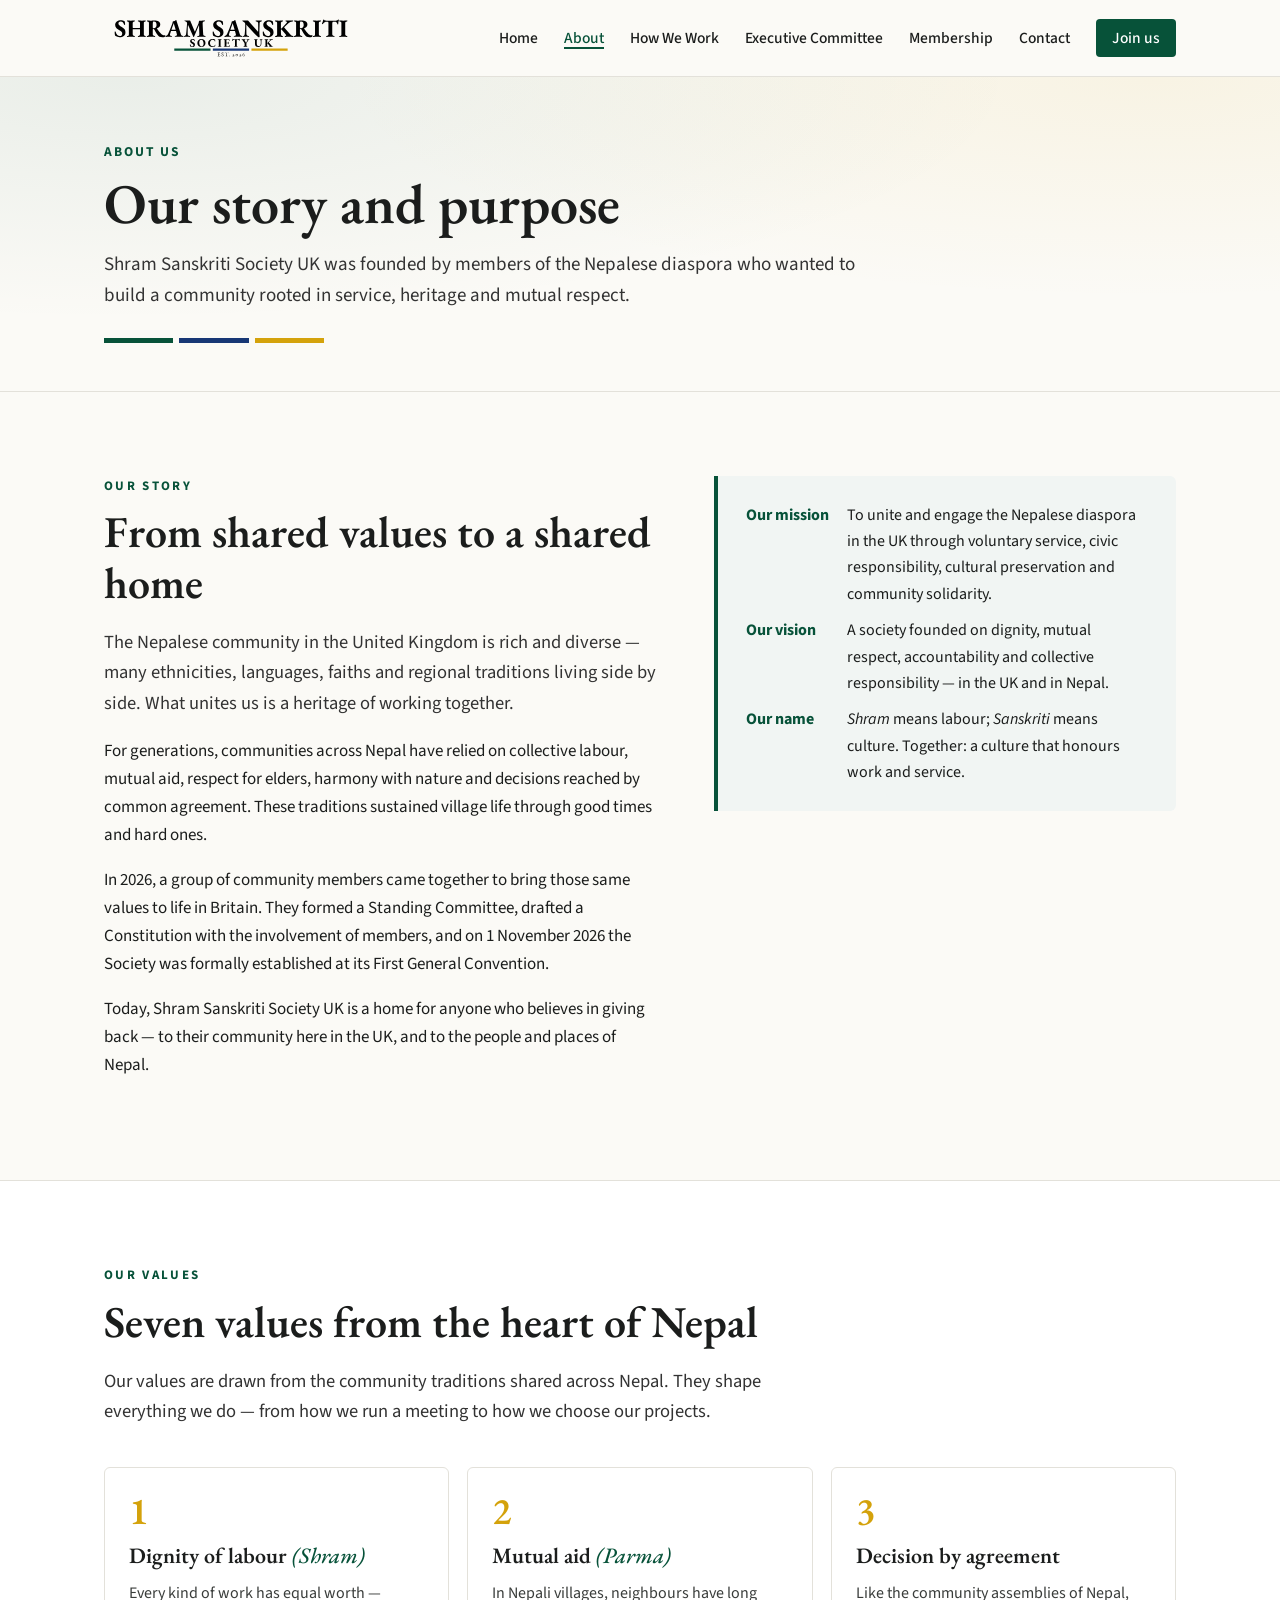
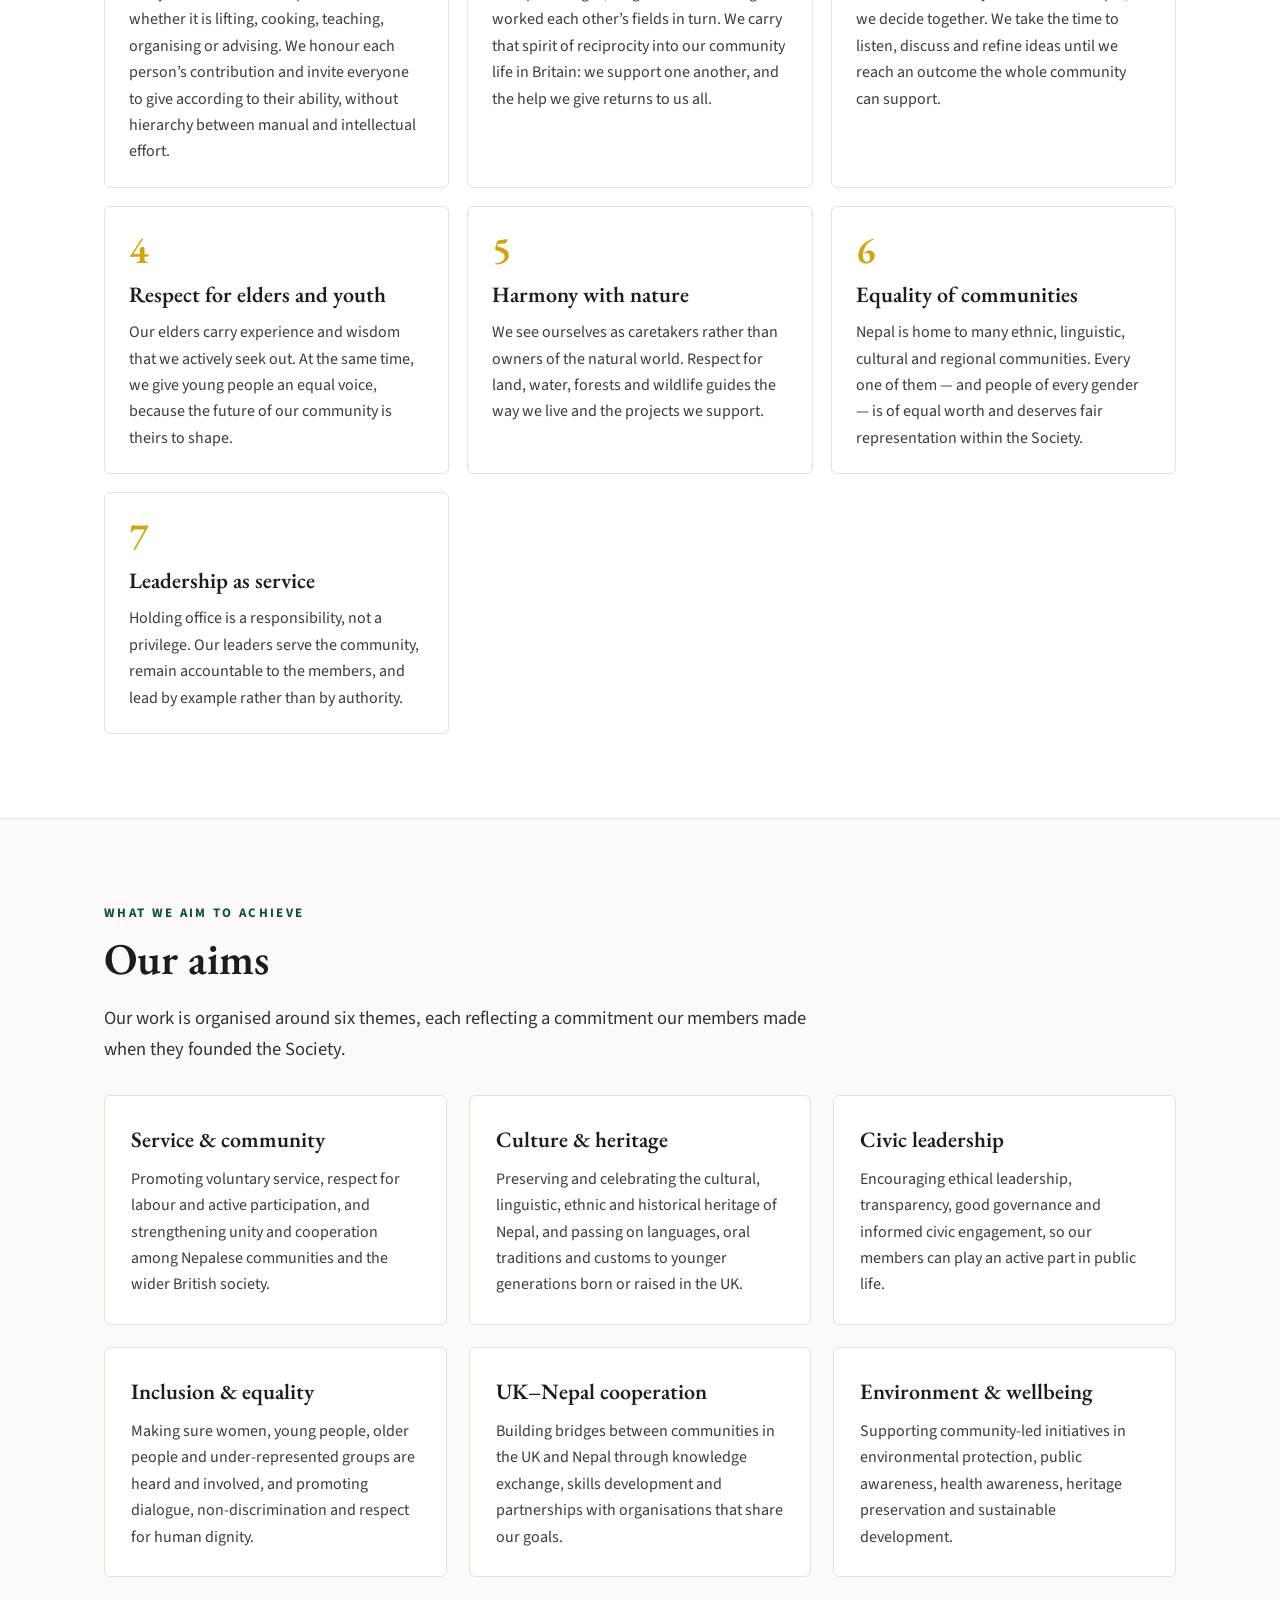
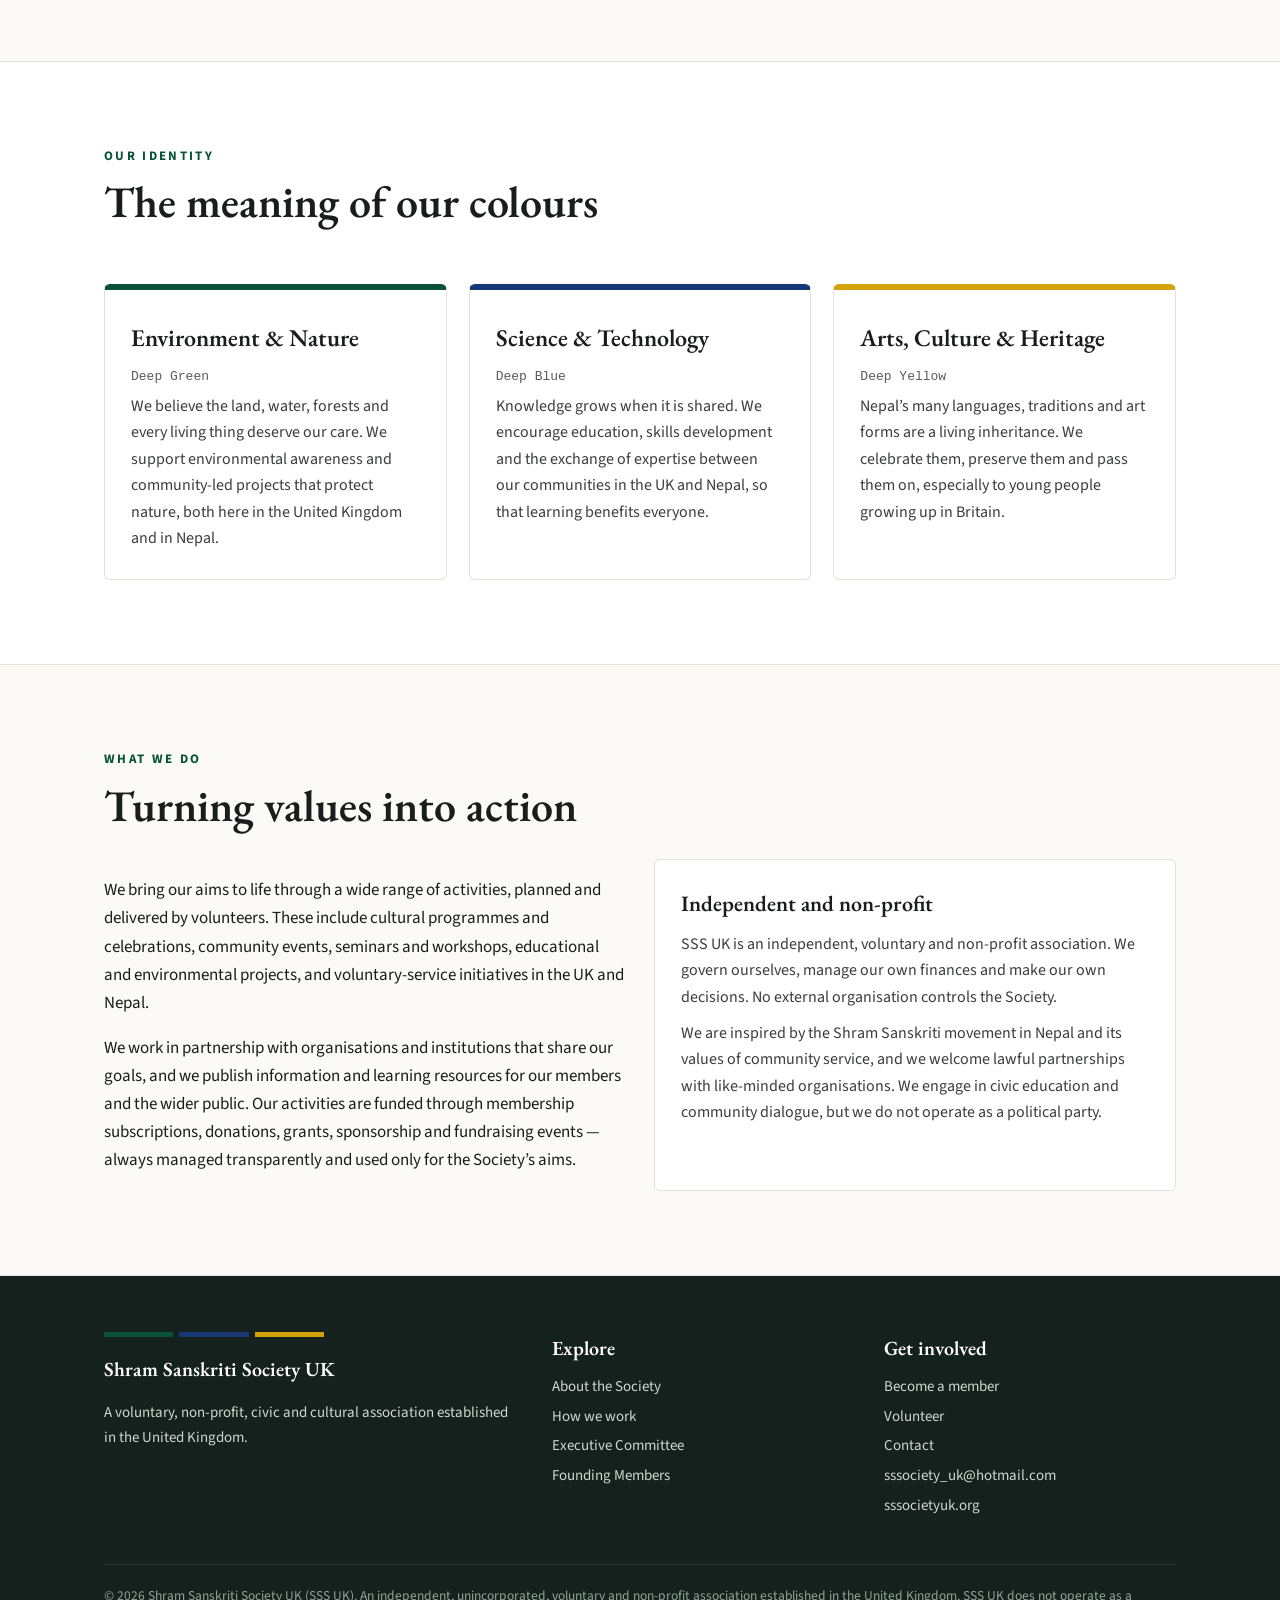
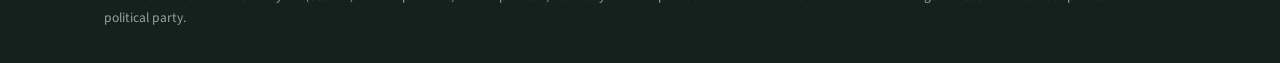
==== commit f1a355f9: "Add files via upload" ====
--- a/about.html
+++ b/about.html
@@ -124,6 +124,7 @@
           <li><a href="membership.html#join">Become a member</a></li>
           <li><a href="membership.html#volunteer">Volunteer</a></li>
           <li><a href="contact.html">Contact</a></li>
+          <li><a href="mailto:sssociety_uk@hotmail.com">sssociety_uk@hotmail.com</a></li>
           <li>sssocietyuk.org</li>
         </ul>
       </div>
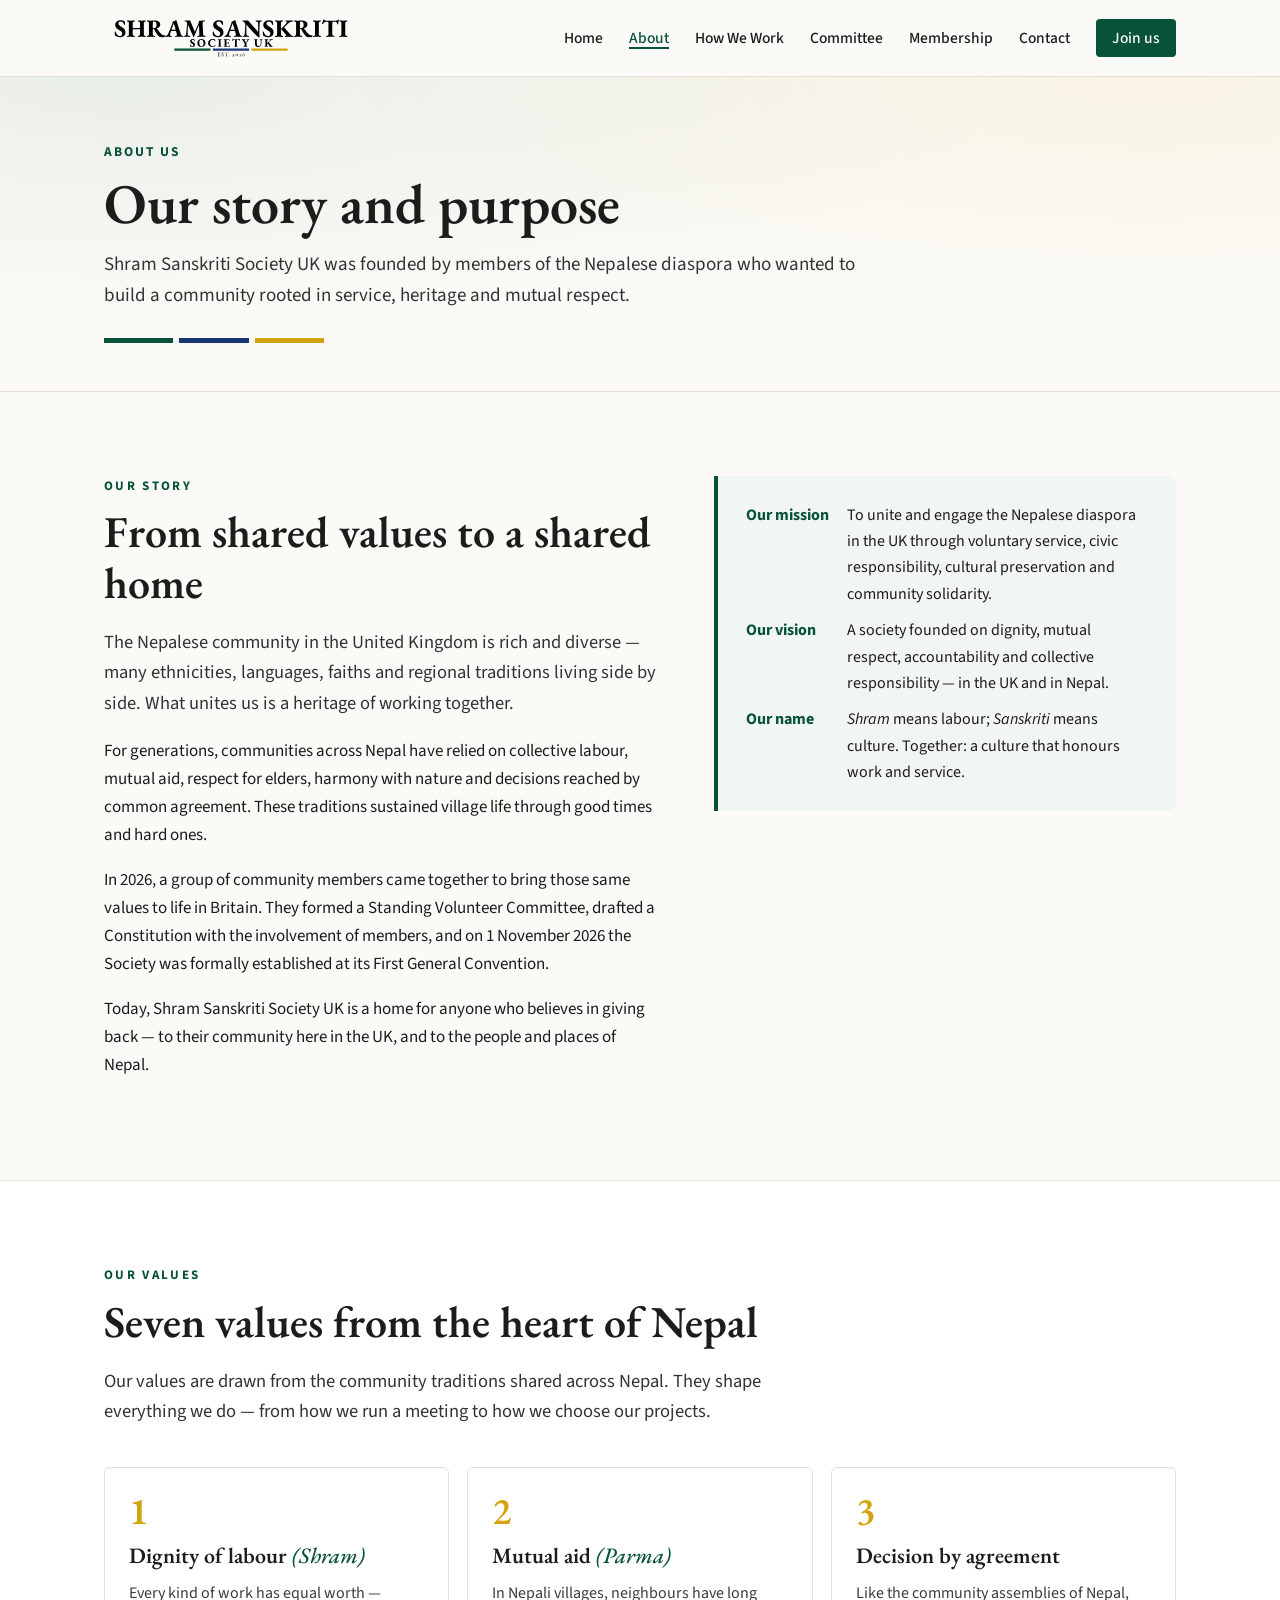
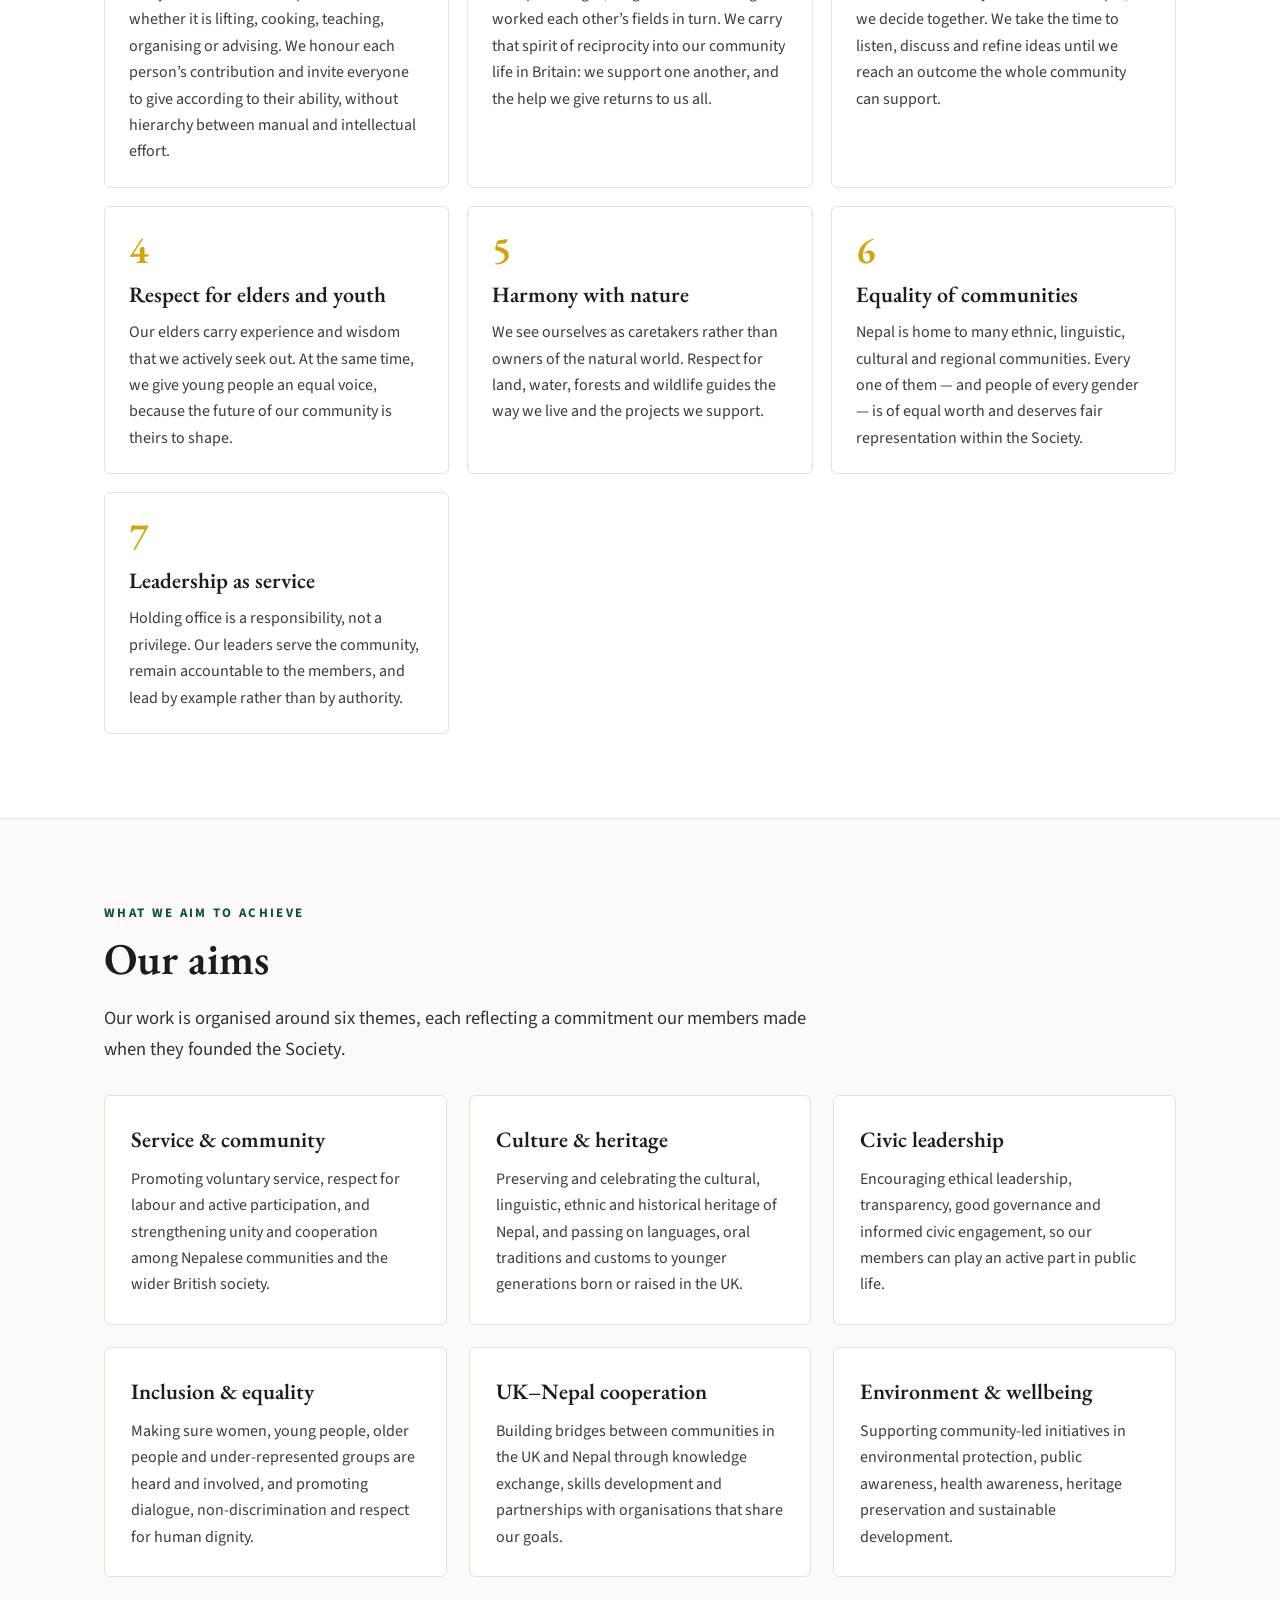
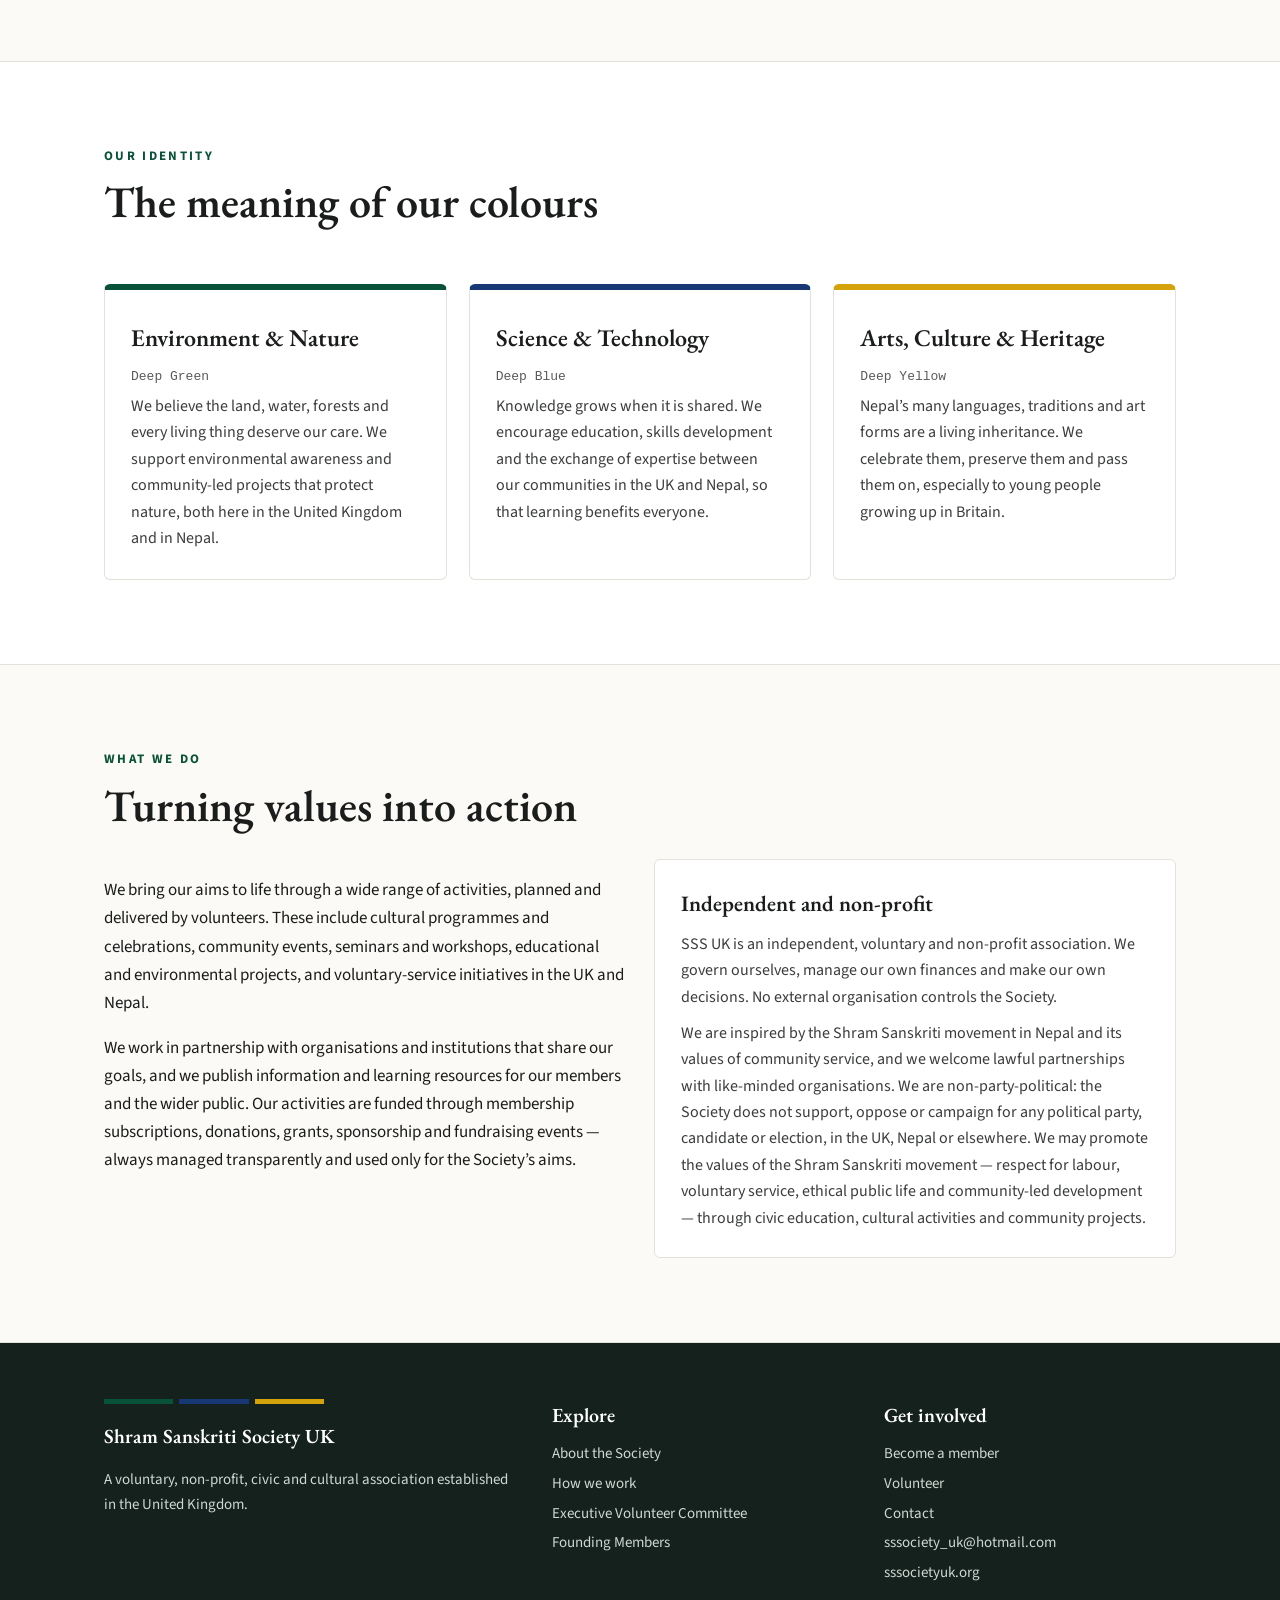
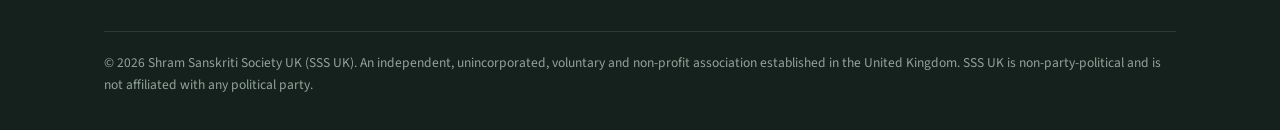
==== commit 94e8a962: "Add files via upload" ====
--- a/about.html
+++ b/about.html
@@ -16,7 +16,7 @@
   <div class="wrap nav">
     <a class="brand" href="index.html"><img src="logo.svg" alt="Shram Sanskriti Society UK — home" width="254" height="56"></a>
     <button class="menu-btn" aria-expanded="false" aria-controls="navlist">Menu</button>
-    <ul id="navlist"><li><a href="index.html">Home</a></li><li><a href="about.html" class="active">About</a></li><li><a href="governance.html">How We Work</a></li><li><a href="committee.html">Executive Committee</a></li><li><a href="membership.html">Membership</a></li><li><a href="contact.html">Contact</a></li><li><a class="join-btn" href="membership.html#join">Join us</a></li></ul>
+    <ul id="navlist"><li><a href="index.html">Home</a></li><li><a href="about.html" class="active">About</a></li><li><a href="governance.html">How We Work</a></li><li><a href="committee.html">Committee</a></li><li><a href="membership.html">Membership</a></li><li><a href="contact.html">Contact</a></li><li><a class="join-btn" href="membership.html#join">Join us</a></li></ul>
   </div>
 </header>
 <main id="main">
@@ -31,7 +31,7 @@
         <h2>From shared values to a shared home</h2>
         <p class="intro">The Nepalese community in the United Kingdom is rich and diverse — many ethnicities, languages, faiths and regional traditions living side by side. What unites us is a heritage of working together.</p>
         <p>For generations, communities across Nepal have relied on collective labour, mutual aid, respect for elders, harmony with nature and decisions reached by common agreement. These traditions sustained village life through good times and hard ones.</p>
-        <p>In 2026, a group of community members came together to bring those same values to life in Britain. They formed a Standing Committee, drafted a Constitution with the involvement of members, and on 1 November 2026 the Society was formally established at its First General Convention.</p>
+        <p>In 2026, a group of community members came together to bring those same values to life in Britain. They formed a Standing Volunteer Committee, drafted a Constitution with the involvement of members, and on 1 November 2026 the Society was formally established at its First General Convention.</p>
         <p>Today, Shram Sanskriti Society UK is a home for anyone who believes in giving back — to their community here in the UK, and to the people and places of Nepal.</p>
       </div>
       <aside class="facts">
@@ -94,7 +94,7 @@
       <div class="card">
         <h3>Independent and non-profit</h3>
         <p>SSS UK is an independent, voluntary and non-profit association. We govern ourselves, manage our own finances and make our own decisions. No external organisation controls the Society.</p>
-        <p style="margin-top:10px">We are inspired by the Shram Sanskriti movement in Nepal and its values of community service, and we welcome lawful partnerships with like-minded organisations. We engage in civic education and community dialogue, but we do not operate as a political party.</p>
+        <p style="margin-top:10px">We are inspired by the Shram Sanskriti movement in Nepal and its values of community service, and we welcome lawful partnerships with like-minded organisations. We are non-party-political: the Society does not support, oppose or campaign for any political party, candidate or election, in the UK, Nepal or elsewhere. We may promote the values of the Shram Sanskriti movement — respect for labour, voluntary service, ethical public life and community-led development — through civic education, cultural activities and community projects.</p>
       </div>
     </div>
   </div>
@@ -114,7 +114,7 @@
         <ul>
           <li><a href="about.html">About the Society</a></li>
           <li><a href="governance.html">How we work</a></li>
-          <li><a href="committee.html">Executive Committee</a></li>
+          <li><a href="committee.html">Executive Volunteer Committee</a></li>
           <li><a href="founders.html">Founding Members</a></li>
         </ul>
       </div>
@@ -129,7 +129,7 @@
         </ul>
       </div>
     </div>
-    <div class="legal">© 2026 Shram Sanskriti Society UK (SSS UK). An independent, unincorporated, voluntary and non-profit association established in the United Kingdom. SSS UK does not operate as a political party.</div>
+    <div class="legal">© 2026 Shram Sanskriti Society UK (SSS UK). An independent, unincorporated, voluntary and non-profit association established in the United Kingdom. SSS UK is non-party-political and is not affiliated with any political party.</div>
   </div>
 </footer>
 <script src="script.js"></script>
